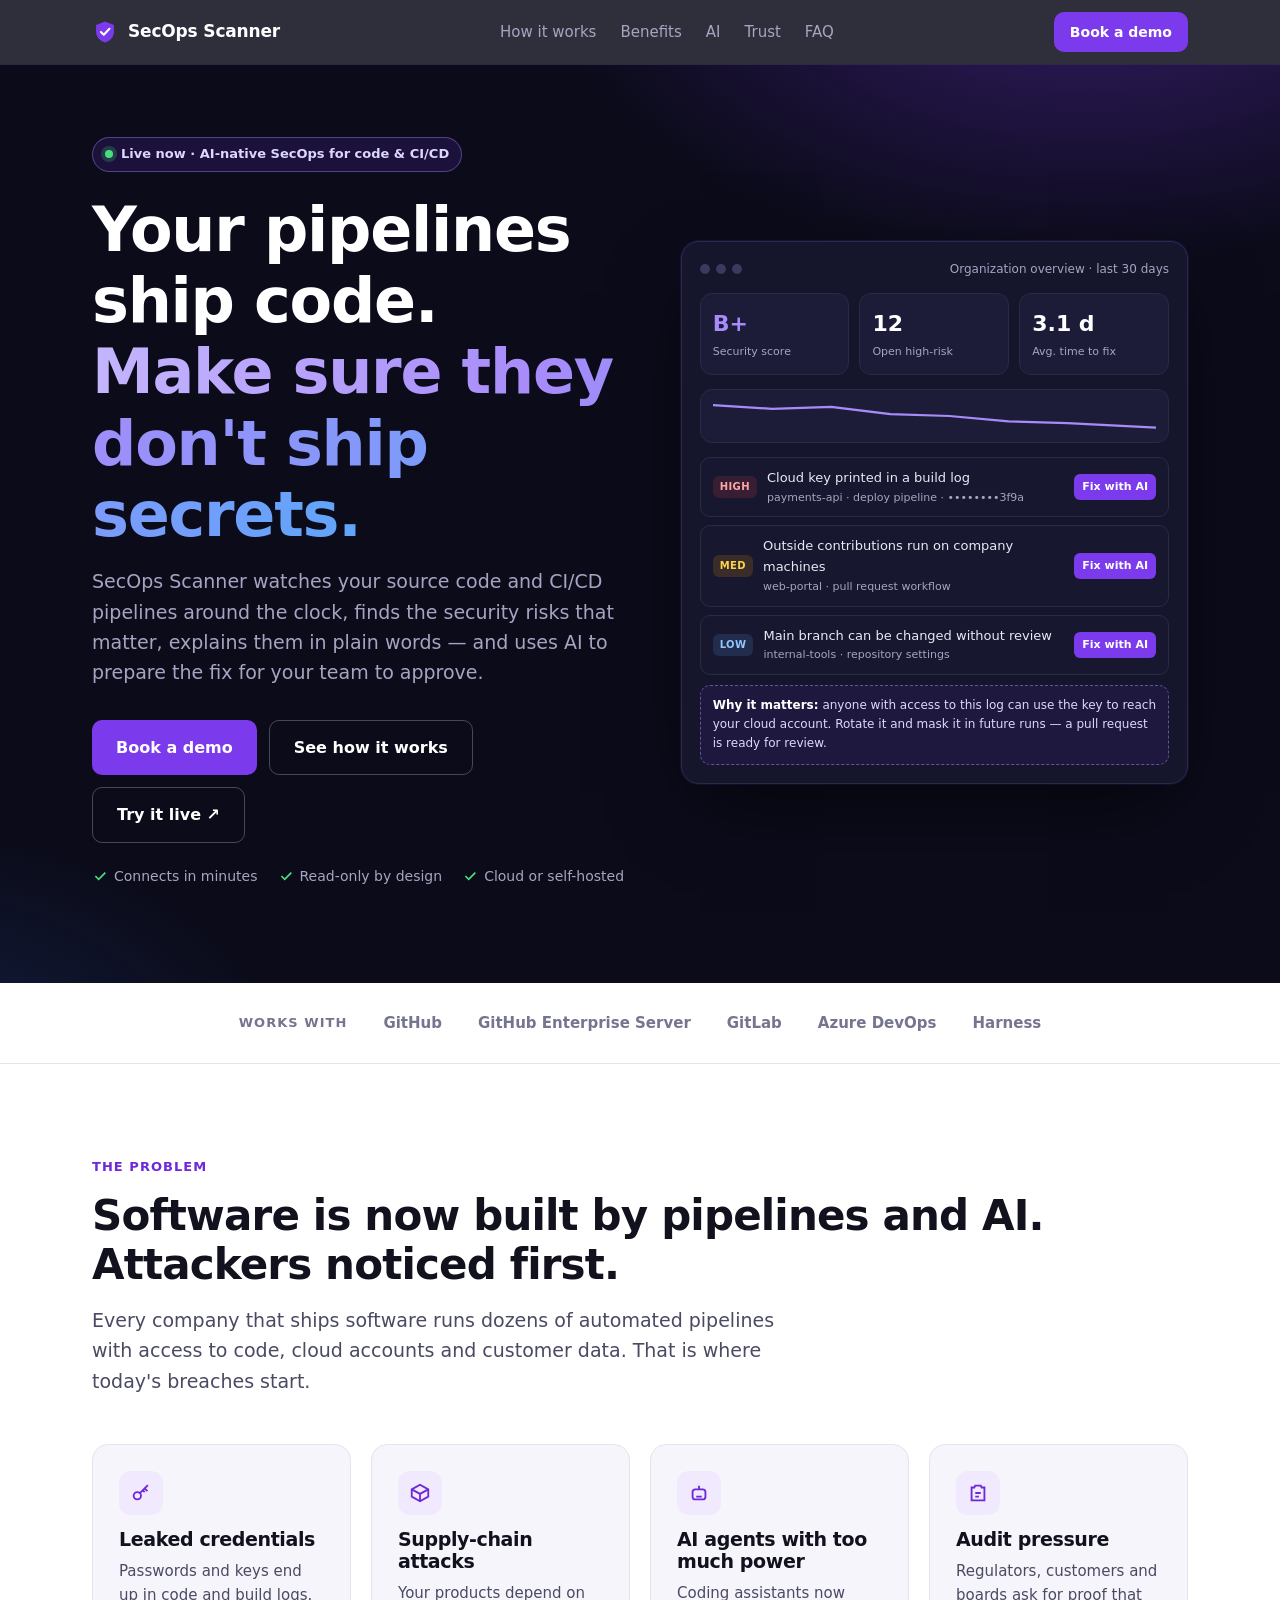
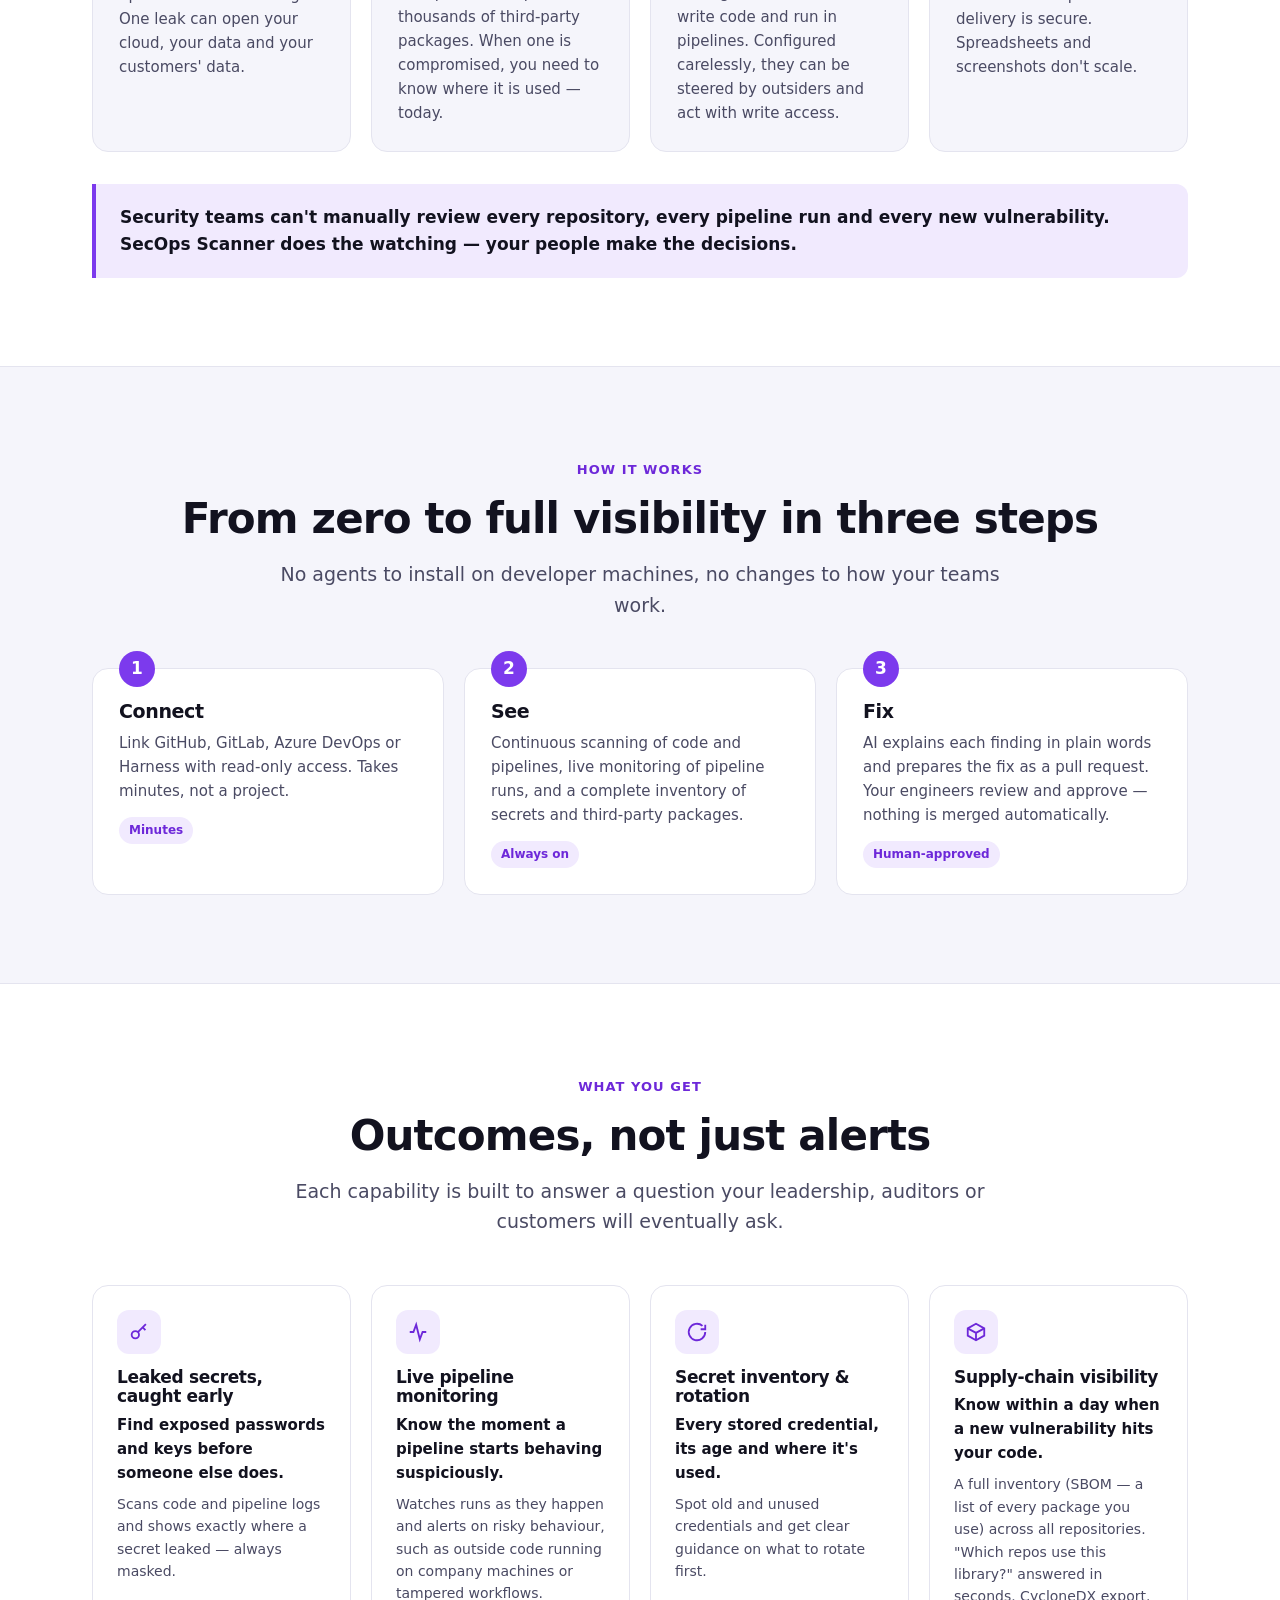
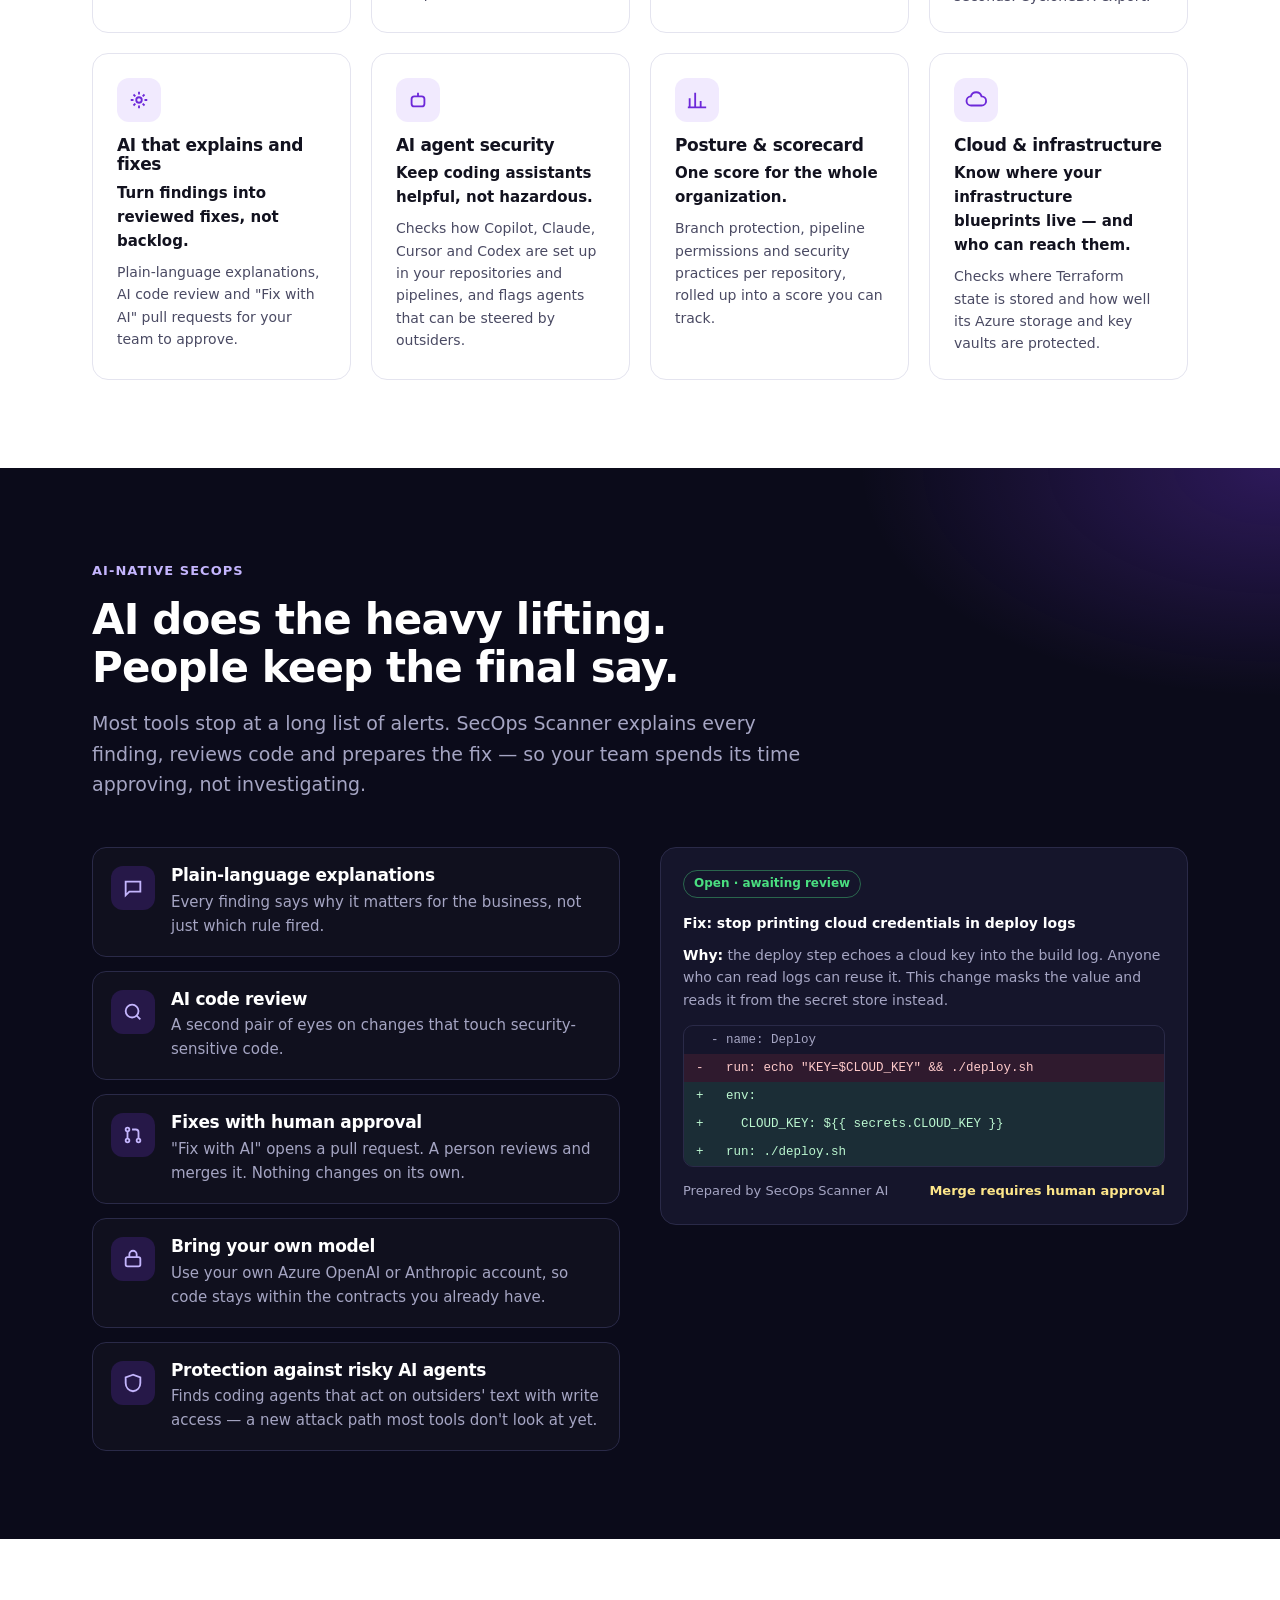
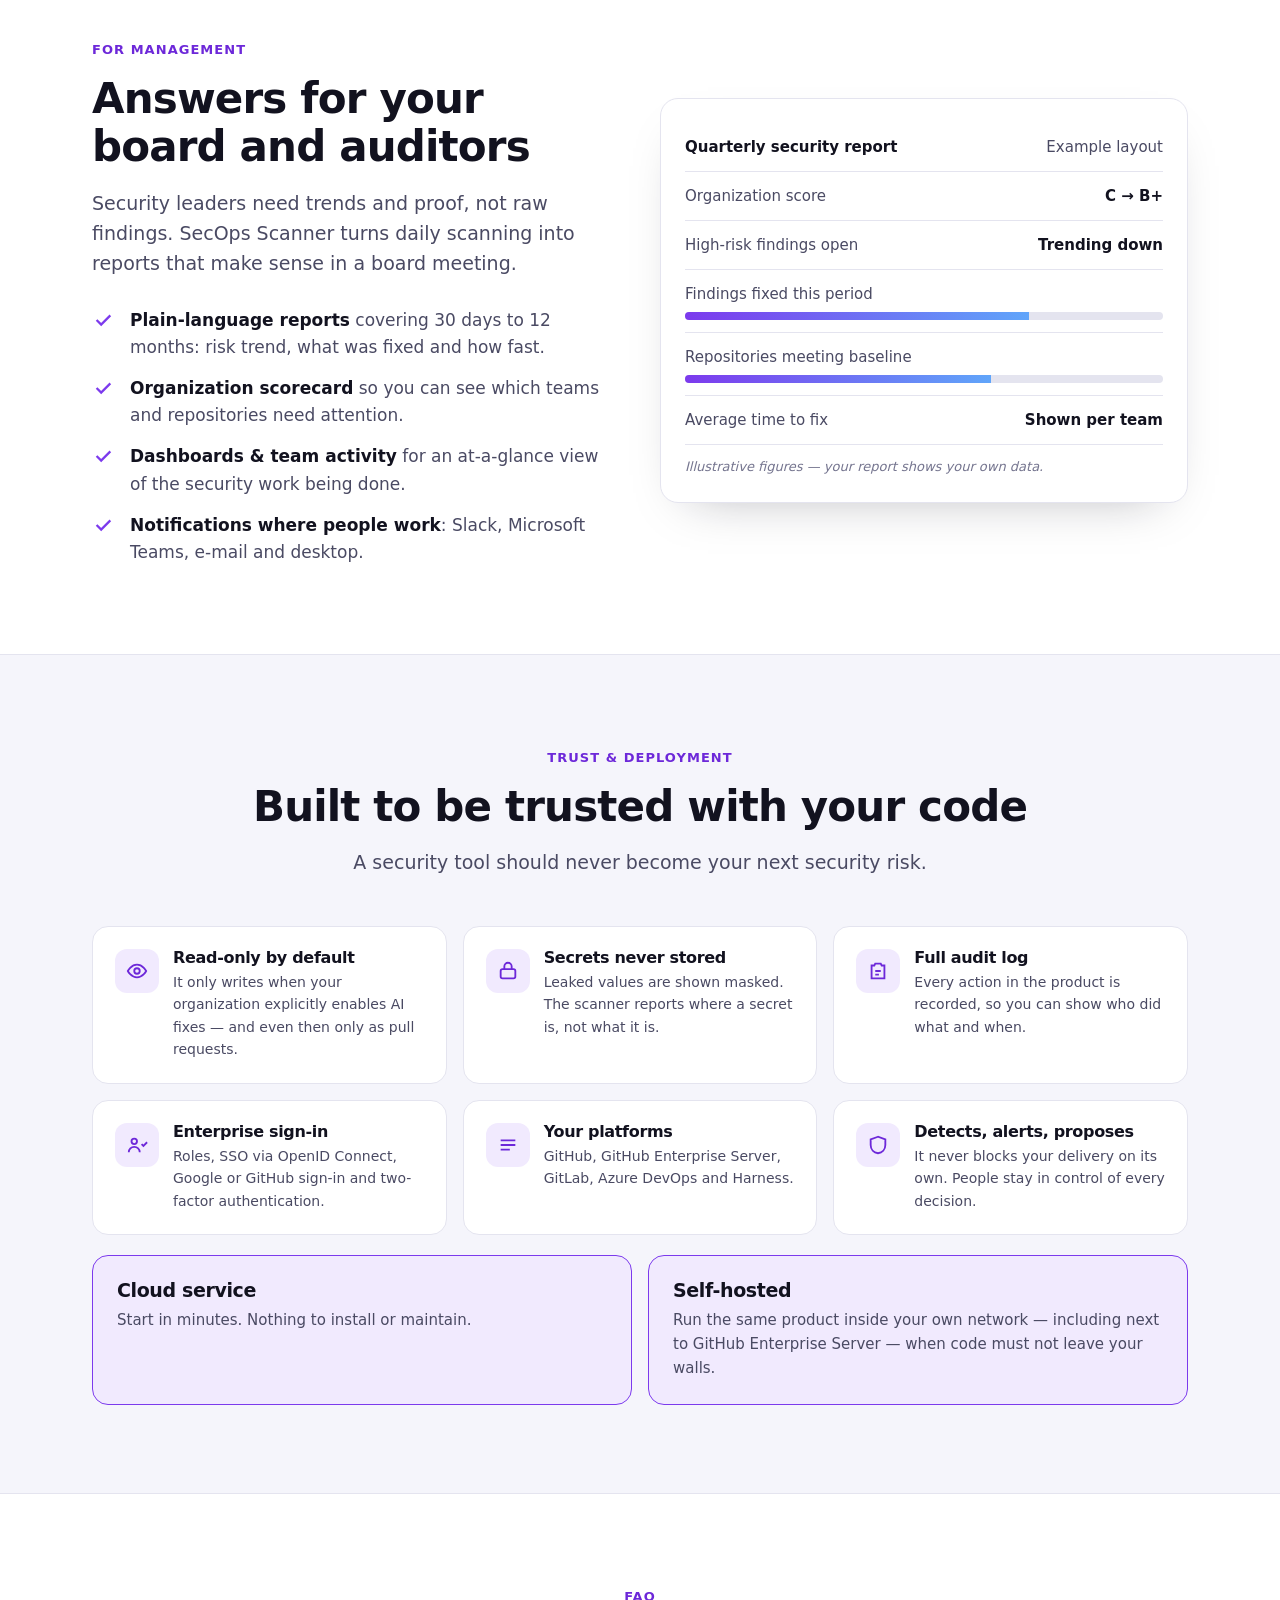
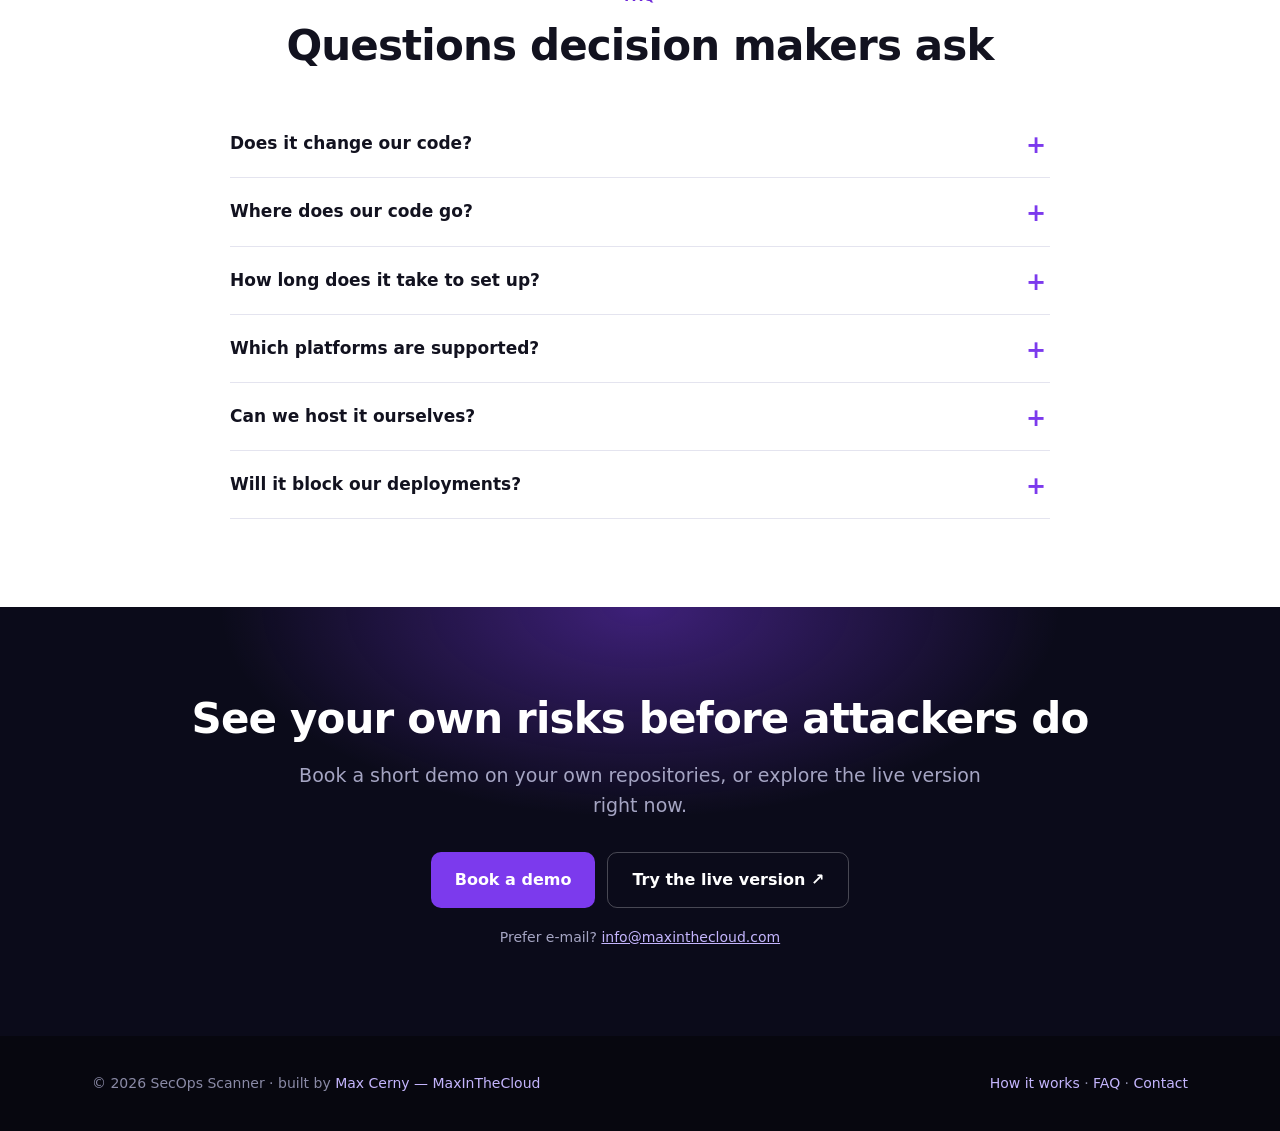
==== static/secops/index.html @ 9b7c446f "feat: refocus portfolio on AI and DevSecOps with 2026 CV and SecOps Scanner landing page Restructure" ====
<!doctype html>
<html lang="en">
<head>
    <meta charset="utf-8">
    <meta name="viewport" content="width=device-width, initial-scale=1">
    <title>SecOps Scanner — See every risk in your code and CI/CD</title>
    <meta name="description" content="SecOps Scanner continuously checks your source code and CI/CD pipelines for security problems, watches pipelines as they run, and uses AI to explain and fix what it finds. GitHub, GitLab, Azure DevOps, Harness. Cloud or self-hosted.">
    <link rel="canonical" href="https://maxinthecloud.com/secops/">
    <link rel="icon" type="image/svg+xml" href="/favicon.svg">
    <meta property="og:type" content="website">
    <meta property="og:url" content="https://maxinthecloud.com/secops/">
    <meta property="og:title" content="SecOps Scanner — See every risk in your code and CI/CD. Fix it with AI.">
    <meta property="og:description" content="Leaked secrets, risky pipelines, supply-chain exposure and over-powered AI agents — found, explained and fixed through pull requests your team reviews.">
    <meta name="theme-color" content="#0b0b1a">
    <style>
        :root {
            --bg: #ffffff;
            --bg-soft: #f5f5fb;
            --ink: #12121f;
            --ink-soft: #4a4a63;
            --ink-faint: #75758f;
            --line: #e4e4ef;
            --accent: #7c3aed;
            --accent-ink: #6d28d9;
            --accent-soft: #f1eafe;
            --dark: #0b0b1a;
            --dark-2: #15152b;
            --dark-line: #2a2a48;
            --dark-ink: #e9e9f5;
            --dark-ink-soft: #a5a5c3;
            --ok: #16a34a;
            --warn: #f59e0b;
            --high: #ef4444;
            --radius: 16px;
            --max: 1160px;
        }
        @media (prefers-color-scheme: dark) {
            :root:not([data-theme="light"]) {
                --bg: #0f0f1f;
                --bg-soft: #14142a;
                --ink: #ececf7;
                --ink-soft: #b4b4cc;
                --ink-faint: #8a8aa6;
                --line: #26264a;
                --accent: #a78bfa;
                --accent-ink: #c4b5fd;
                --accent-soft: #221a3d;
            }
        }
        :root[data-theme="dark"] {
            --bg: #0f0f1f;
            --bg-soft: #14142a;
            --ink: #ececf7;
            --ink-soft: #b4b4cc;
            --ink-faint: #8a8aa6;
            --line: #26264a;
            --accent: #a78bfa;
            --accent-ink: #c4b5fd;
            --accent-soft: #221a3d;
        }
        * { box-sizing: border-box; }
        html { scroll-behavior: smooth; }
        body {
            margin: 0;
            background: var(--bg);
            color: var(--ink);
            font: 17px/1.6 system-ui, -apple-system, "Segoe UI", Roboto, "Helvetica Neue", Arial, sans-serif;
            -webkit-font-smoothing: antialiased;
        }
        a { color: inherit; }
        img, svg { display: block; }
        .wrap { max-width: var(--max); margin: 0 auto; padding: 0 16px; }
        @media (min-width: 720px) { .wrap { padding: 0 32px; } }
        section { padding: 88px 0; }
        h1, h2, h3 { line-height: 1.15; letter-spacing: -0.02em; margin: 0; }
        h2 { font-size: clamp(28px, 4vw, 42px); font-weight: 800; }
        h3 { font-size: 19px; font-weight: 700; }
        p { margin: 0; }
        .eyebrow {
            display: inline-block;
            font-size: 13px;
            font-weight: 700;
            letter-spacing: 0.08em;
            text-transform: uppercase;
            color: var(--accent-ink);
            margin-bottom: 14px;
        }
        .lead { font-size: 19px; color: var(--ink-soft); max-width: 720px; margin-top: 16px; }
        .center { text-align: center; }
        .center .lead { margin-left: auto; margin-right: auto; }

        .btn {
            display: inline-flex;
            align-items: center;
            justify-content: center;
            gap: 8px;
            padding: 14px 24px;
            border-radius: 10px;
            font-weight: 700;
            font-size: 16px;
            text-decoration: none;
            transition: transform .15s ease, background .15s ease, border-color .15s ease;
        }
        .btn:hover { transform: translateY(-1px); }
        .btn-primary { background: #7c3aed; color: #fff; }
        .btn-primary:hover { background: #6d28d9; }
        .btn-ghost { border: 1px solid rgba(255,255,255,.25); color: #fff; }
        .btn-ghost:hover { border-color: rgba(255,255,255,.6); }
        :focus-visible { outline: 3px solid #a78bfa; outline-offset: 3px; }

        /* Top bar */
        .topbar {
            position: sticky; top: 0; z-index: 20;
            background: rgba(11,11,26,.85);
            backdrop-filter: blur(10px);
            border-bottom: 1px solid var(--dark-line);
        }
        .topbar .wrap { display: flex; align-items: center; justify-content: space-between; height: 64px; gap: 16px; }
        .brand { display: flex; align-items: center; gap: 10px; color: #fff; text-decoration: none; font-weight: 800; letter-spacing: -0.01em; }
        .brand svg { width: 26px; height: 26px; }
        .topnav { display: none; gap: 24px; font-size: 15px; }
        .topnav a { color: var(--dark-ink-soft); text-decoration: none; }
        .topnav a:hover { color: #fff; }
        @media (min-width: 900px) { .topnav { display: flex; } }
        .topbar .btn { padding: 9px 16px; font-size: 14px; }

        /* Hero */
        .hero {
            background:
                radial-gradient(900px 480px at 85% -10%, rgba(124,58,237,.35), transparent 60%),
                radial-gradient(700px 420px at -10% 110%, rgba(59,130,246,.18), transparent 60%),
                var(--dark);
            color: var(--dark-ink);
            padding: 72px 0 96px;
            overflow: hidden;
        }
        .hero-grid { display: grid; gap: 56px; align-items: center; }
        @media (min-width: 980px) { .hero-grid { grid-template-columns: 1.05fr 1fr; } }
        .pill {
            display: inline-flex; align-items: center; gap: 8px;
            font-size: 13px; font-weight: 600;
            color: #ddd6fe;
            border: 1px solid rgba(167,139,250,.4);
            background: rgba(124,58,237,.15);
            padding: 6px 12px; border-radius: 999px;
            margin-bottom: 22px;
        }
        .dot { width: 8px; height: 8px; border-radius: 50%; background: #4ade80; box-shadow: 0 0 0 4px rgba(74,222,128,.2); }
        .hero h1 { font-size: clamp(36px, 5.6vw, 62px); font-weight: 850; color: #fff; }
        .hero h1 em { font-style: normal; background: linear-gradient(90deg, #c4b5fd, #a78bfa 40%, #60a5fa); -webkit-background-clip: text; background-clip: text; color: transparent; }
        .hero .lead { color: var(--dark-ink-soft); }
        .hero-ctas { display: flex; flex-wrap: wrap; gap: 12px; margin-top: 32px; }
        .hero-note { margin-top: 22px; font-size: 14px; color: var(--dark-ink-soft); display: flex; flex-wrap: wrap; gap: 8px 20px; }
        .hero-note span { display: inline-flex; align-items: center; gap: 6px; }
        .hero-note svg { width: 16px; height: 16px; color: #4ade80; }

        /* Dashboard mockup */
        .mock {
            background: var(--dark-2);
            border: 1px solid var(--dark-line);
            border-radius: 18px;
            box-shadow: 0 30px 80px -20px rgba(0,0,0,.6), 0 0 0 1px rgba(124,58,237,.15);
            padding: 18px;
            font-size: 13px;
            color: var(--dark-ink);
        }
        .mock-head { display: flex; justify-content: space-between; align-items: center; margin-bottom: 14px; }
        .mock-dots { display: flex; gap: 6px; }
        .mock-dots i { width: 10px; height: 10px; border-radius: 50%; background: #3a3a5c; }
        .mock-title { color: var(--dark-ink-soft); font-size: 12px; }
        .kpis { display: grid; grid-template-columns: repeat(3, 1fr); gap: 10px; margin-bottom: 14px; }
        .kpi { background: #1c1c38; border: 1px solid var(--dark-line); border-radius: 12px; padding: 12px; }
        .kpi b { display: block; font-size: 22px; color: #fff; }
        .kpi small { color: var(--dark-ink-soft); font-size: 11px; }
        .kpi .grade { color: #a78bfa; }
        .trend { height: 54px; margin: 2px 0 14px; background: #1c1c38; border: 1px solid var(--dark-line); border-radius: 12px; padding: 8px 12px; }
        .trend svg { width: 100%; height: 100%; }
        .finding { display: grid; grid-template-columns: auto 1fr auto; gap: 10px; align-items: center; padding: 10px 12px; border: 1px solid var(--dark-line); border-radius: 10px; margin-bottom: 8px; background: #17172f; }
        .sev { font-size: 10px; font-weight: 800; padding: 3px 7px; border-radius: 6px; letter-spacing: .04em; }
        .sev.h { background: rgba(239,68,68,.15); color: #fca5a5; }
        .sev.m { background: rgba(245,158,11,.15); color: #fcd34d; }
        .sev.l { background: rgba(96,165,250,.15); color: #93c5fd; }
        .finding small { color: var(--dark-ink-soft); display: block; font-size: 11px; }
        .fix { font-size: 11px; font-weight: 700; color: #fff; background: #7c3aed; border-radius: 6px; padding: 4px 8px; white-space: nowrap; }
        .ai-box { margin-top: 10px; border: 1px dashed rgba(167,139,250,.5); background: rgba(124,58,237,.1); border-radius: 10px; padding: 10px 12px; color: #ddd6fe; font-size: 12px; }
        .ai-box b { color: #fff; }

        /* Platforms strip */
        .platforms { padding: 28px 0; border-bottom: 1px solid var(--line); background: var(--bg); }
        .platforms .wrap { display: flex; flex-wrap: wrap; justify-content: center; align-items: center; gap: 12px 36px; color: var(--ink-faint); font-weight: 700; font-size: 15px; }
        .platforms .label { font-weight: 600; font-size: 13px; text-transform: uppercase; letter-spacing: .08em; }

        /* Problem */
        .problems { display: grid; gap: 20px; margin-top: 48px; }
        @media (min-width: 720px) { .problems { grid-template-columns: repeat(2, 1fr); } }
        @media (min-width: 1040px) { .problems { grid-template-columns: repeat(4, 1fr); } }
        .problem { padding: 26px; border-radius: var(--radius); background: var(--bg-soft); border: 1px solid var(--line); }
        .problem h3 { margin: 14px 0 8px; }
        .problem p { color: var(--ink-soft); font-size: 15px; }
        .icon { width: 44px; height: 44px; border-radius: 12px; display: grid; place-items: center; background: var(--accent-soft); color: var(--accent-ink); }
        .icon svg { width: 22px; height: 22px; }
        .callout { margin-top: 32px; padding: 20px 24px; border-left: 4px solid var(--accent); background: var(--accent-soft); border-radius: 0 12px 12px 0; font-weight: 600; }

        /* Steps */
        .alt { background: var(--bg-soft); border-top: 1px solid var(--line); border-bottom: 1px solid var(--line); }
        .steps { display: grid; gap: 20px; margin-top: 48px; counter-reset: step; }
        @media (min-width: 860px) { .steps { grid-template-columns: repeat(3, 1fr); } }
        .step { position: relative; padding: 32px 26px 26px; background: var(--bg); border: 1px solid var(--line); border-radius: var(--radius); }
        .step::before {
            counter-increment: step; content: counter(step);
            position: absolute; top: -18px; left: 26px;
            width: 36px; height: 36px; border-radius: 50%;
            display: grid; place-items: center;
            background: #7c3aed; color: #fff; font-weight: 800;
        }
        .step h3 { margin-bottom: 8px; }
        .step p { color: var(--ink-soft); font-size: 15px; }
        .step .tag { display: inline-block; margin-top: 14px; font-size: 12px; font-weight: 700; color: var(--accent-ink); background: var(--accent-soft); padding: 4px 10px; border-radius: 999px; }

        /* Benefits */
        .benefits { display: grid; gap: 20px; margin-top: 48px; }
        @media (min-width: 640px) { .benefits { grid-template-columns: repeat(2, 1fr); } }
        @media (min-width: 1040px) { .benefits { grid-template-columns: repeat(4, 1fr); } }
        .benefit { padding: 24px; border: 1px solid var(--line); border-radius: var(--radius); background: var(--bg); transition: border-color .15s ease, transform .15s ease; }
        .benefit:hover { border-color: var(--accent); transform: translateY(-2px); }
        .benefit h3 { margin: 14px 0 6px; font-size: 17px; }
        .benefit .outcome { font-weight: 600; color: var(--ink); font-size: 15px; margin-bottom: 8px; }
        .benefit p { color: var(--ink-soft); font-size: 14px; }

        /* AI section */
        .ai {
            background:
                radial-gradient(700px 380px at 100% 0%, rgba(124,58,237,.3), transparent 60%),
                var(--dark);
            color: var(--dark-ink);
        }
        .ai .eyebrow { color: #c4b5fd; }
        .ai h2 { color: #fff; }
        .ai .lead { color: var(--dark-ink-soft); }
        .ai-grid { display: grid; gap: 40px; margin-top: 48px; align-items: start; }
        @media (min-width: 960px) { .ai-grid { grid-template-columns: 1fr 1fr; } }
        .ai-list { display: grid; gap: 14px; }
        .ai-item { display: grid; grid-template-columns: 44px 1fr; gap: 16px; padding: 18px; border: 1px solid var(--dark-line); border-radius: 14px; background: rgba(255,255,255,.02); }
        .ai-item .icon { background: rgba(124,58,237,.2); color: #c4b5fd; }
        .ai-item h3 { color: #fff; font-size: 17px; margin-bottom: 4px; }
        .ai-item p { color: var(--dark-ink-soft); font-size: 15px; }
        .pr {
            background: var(--dark-2); border: 1px solid var(--dark-line); border-radius: 16px; padding: 22px; font-size: 14px;
        }
        .pr-head { display: flex; align-items: center; gap: 10px; margin-bottom: 14px; }
        .pr-badge { font-size: 12px; font-weight: 700; color: #4ade80; border: 1px solid rgba(74,222,128,.4); border-radius: 999px; padding: 3px 10px; }
        .pr-title { color: #fff; font-weight: 700; }
        .pr-why { color: var(--dark-ink-soft); margin: 10px 0 14px; }
        .diff { font-family: ui-monospace, SFMono-Regular, Menlo, Consolas, monospace; font-size: 12.5px; border-radius: 10px; overflow: hidden; border: 1px solid var(--dark-line); }
        .diff div { padding: 4px 12px; white-space: pre-wrap; word-break: break-word; }
        .diff .del { background: rgba(239,68,68,.12); color: #fecaca; }
        .diff .add { background: rgba(74,222,128,.12); color: #bbf7d0; }
        .diff .ctx { color: var(--dark-ink-soft); }
        .pr-foot { display: flex; flex-wrap: wrap; justify-content: space-between; gap: 10px; margin-top: 14px; color: var(--dark-ink-soft); font-size: 13px; }
        .pr-foot b { color: #fde68a; }

        /* Management */
        .mgmt { display: grid; gap: 40px; align-items: center; margin-top: 8px; }
        @media (min-width: 960px) { .mgmt { grid-template-columns: 1fr 1fr; } }
        .checks { list-style: none; padding: 0; margin: 28px 0 0; display: grid; gap: 14px; }
        .checks li { display: grid; grid-template-columns: 26px 1fr; gap: 12px; color: var(--ink-soft); }
        .checks li b { color: var(--ink); }
        .checks svg { width: 22px; height: 22px; color: var(--accent); margin-top: 2px; }
        .report { border: 1px solid var(--line); border-radius: 18px; background: var(--bg); padding: 24px; box-shadow: 0 20px 50px -30px rgba(18,18,31,.35); }
        .report-row { display: flex; justify-content: space-between; align-items: baseline; gap: 12px; padding: 12px 0; border-bottom: 1px solid var(--line); font-size: 15px; }
        .report-row:last-child { border-bottom: 0; }
        .report-row span { color: var(--ink-soft); }
        .bar { height: 8px; border-radius: 999px; background: var(--line); overflow: hidden; margin-top: 6px; }
        .bar i { display: block; height: 100%; background: linear-gradient(90deg, #7c3aed, #60a5fa); }
        .placeholder { color: var(--ink-faint); font-style: italic; font-size: 13px; margin-top: 12px; }

        /* Trust */
        .trust { display: grid; gap: 16px; margin-top: 48px; }
        @media (min-width: 640px) { .trust { grid-template-columns: repeat(2, 1fr); } }
        @media (min-width: 1040px) { .trust { grid-template-columns: repeat(3, 1fr); } }
        .trust-item { display: grid; grid-template-columns: 44px 1fr; gap: 14px; padding: 22px; border: 1px solid var(--line); border-radius: var(--radius); background: var(--bg); }
        .trust-item h3 { font-size: 16px; margin-bottom: 4px; }
        .trust-item p { color: var(--ink-soft); font-size: 14px; }
        .deploy { display: grid; gap: 16px; margin-top: 20px; }
        @media (min-width: 760px) { .deploy { grid-template-columns: 1fr 1fr; } }
        .deploy div { padding: 24px; border-radius: var(--radius); border: 1px solid var(--accent); background: var(--accent-soft); }
        .deploy h3 { margin-bottom: 6px; }
        .deploy p { color: var(--ink-soft); font-size: 15px; }

        /* FAQ */
        .faq { max-width: 820px; margin: 40px auto 0; }
        .faq details { border-bottom: 1px solid var(--line); }
        .faq summary { cursor: pointer; list-style: none; padding: 20px 40px 20px 0; position: relative; font-weight: 700; font-size: 17px; }
        .faq summary::-webkit-details-marker { display: none; }
        .faq summary::after { content: "+"; position: absolute; right: 4px; top: 16px; font-size: 24px; color: var(--accent); transition: transform .2s ease; }
        .faq details[open] summary::after { transform: rotate(45deg); }
        .faq details p { padding: 0 0 20px; color: var(--ink-soft); }

        /* CTA band */
        .cta {
            background:
                radial-gradient(600px 300px at 50% 0%, rgba(124,58,237,.45), transparent 70%),
                var(--dark);
            color: #fff;
            text-align: center;
        }
        .cta h2 { color: #fff; }
        .cta .lead { color: var(--dark-ink-soft); }
        .cta .hero-ctas { justify-content: center; }
        .cta small { display: block; margin-top: 18px; color: var(--dark-ink-soft); font-size: 14px; }

        footer { background: #07070f; color: #8a8aa6; font-size: 14px; padding: 36px 0; }
        footer .wrap { display: flex; flex-wrap: wrap; justify-content: space-between; gap: 16px; }
        footer a { color: #c4b5fd; text-decoration: none; }
        footer a:hover { text-decoration: underline; }

        .reveal { opacity: 0; transform: translateY(16px); transition: opacity .6s ease, transform .6s ease; }
        .reveal.in { opacity: 1; transform: none; }
        @media (prefers-reduced-motion: reduce) {
            html { scroll-behavior: auto; }
            .reveal { opacity: 1; transform: none; transition: none; }
            .btn, .benefit { transition: none; }
        }
    </style>
</head>
<body>

<header class="topbar">
    <div class="wrap">
        <a class="brand" href="#top" aria-label="SecOps Scanner home">
            <svg viewBox="0 0 32 32" fill="none" aria-hidden="true"><path d="M16 3 5 7.5v8c0 6.8 4.6 11.6 11 13.5 6.4-1.9 11-6.7 11-13.5v-8L16 3Z" fill="#7c3aed"/><path d="m11 16 3.5 3.5L21.5 12" stroke="#fff" stroke-width="2.6" stroke-linecap="round" stroke-linejoin="round"/></svg>
            SecOps Scanner
        </a>
        <nav class="topnav" aria-label="Sections">
            <a href="#how-it-works">How it works</a>
            <a href="#benefits">Benefits</a>
            <a href="#ai">AI</a>
            <a href="#trust">Trust</a>
            <a href="#faq">FAQ</a>
        </nav>
        <a class="btn btn-primary" href="#demo">Book a demo</a>
    </div>
</header>

<main id="top">

    <!-- HERO -->
    <section class="hero">
        <div class="wrap hero-grid">
            <div>
                <span class="pill"><span class="dot"></span> Live now · AI-native SecOps for code &amp; CI/CD</span>
                <h1>Your pipelines ship code. <em>Make sure they don't ship secrets.</em></h1>
                <p class="lead">SecOps Scanner watches your source code and CI/CD pipelines around the clock, finds the security risks that matter, explains them in plain words — and uses AI to prepare the fix for your team to approve.</p>
                <div class="hero-ctas">
                    <a class="btn btn-primary" href="#demo">Book a demo</a>
                    <a class="btn btn-ghost" href="#how-it-works">See how it works</a>
                    <a class="btn btn-ghost" href="https://secops-7h6vno64fbq2s.westeurope.cloudapp.azure.com/" target="_blank" rel="noopener">Try it live ↗</a>
                </div>
                <div class="hero-note">
                    <span><svg viewBox="0 0 24 24" fill="none" stroke="currentColor" stroke-width="2.5" aria-hidden="true"><path d="m5 12 5 5L20 7"/></svg> Connects in minutes</span>
                    <span><svg viewBox="0 0 24 24" fill="none" stroke="currentColor" stroke-width="2.5" aria-hidden="true"><path d="m5 12 5 5L20 7"/></svg> Read-only by design</span>
                    <span><svg viewBox="0 0 24 24" fill="none" stroke="currentColor" stroke-width="2.5" aria-hidden="true"><path d="m5 12 5 5L20 7"/></svg> Cloud or self-hosted</span>
                </div>
            </div>

            <div class="mock" role="img" aria-label="Illustration of the SecOps Scanner dashboard showing an organization score, open findings and an AI-proposed fix">
                <div class="mock-head">
                    <div class="mock-dots"><i></i><i></i><i></i></div>
                    <span class="mock-title">Organization overview · last 30 days</span>
                </div>
                <div class="kpis">
                    <div class="kpi"><b class="grade">B+</b><small>Security score</small></div>
                    <div class="kpi"><b>12</b><small>Open high-risk</small></div>
                    <div class="kpi"><b>3.1 d</b><small>Avg. time to fix</small></div>
                </div>
                <div class="trend" aria-hidden="true">
                    <svg viewBox="0 0 300 40" preserveAspectRatio="none"><polyline points="0,8 40,12 80,10 120,18 160,20 200,26 240,28 300,33" fill="none" stroke="#a78bfa" stroke-width="2.5" stroke-linecap="round"/></svg>
                </div>
                <div class="finding">
                    <span class="sev h">HIGH</span>
                    <div>Cloud key printed in a build log<small>payments-api · deploy pipeline · ••••••••3f9a</small></div>
                    <span class="fix">Fix with AI</span>
                </div>
                <div class="finding">
                    <span class="sev m">MED</span>
                    <div>Outside contributions run on company machines<small>web-portal · pull request workflow</small></div>
                    <span class="fix">Fix with AI</span>
                </div>
                <div class="finding">
                    <span class="sev l">LOW</span>
                    <div>Main branch can be changed without review<small>internal-tools · repository settings</small></div>
                    <span class="fix">Fix with AI</span>
                </div>
                <div class="ai-box"><b>Why it matters:</b> anyone with access to this log can use the key to reach your cloud account. Rotate it and mask it in future runs — a pull request is ready for review.</div>
            </div>
        </div>
    </section>

    <!-- PLATFORMS -->
    <div class="platforms">
        <div class="wrap">
            <span class="label">Works with</span>
            <span>GitHub</span><span>GitHub Enterprise Server</span><span>GitLab</span><span>Azure DevOps</span><span>Harness</span>
        </div>
    </div>

    <!-- PROBLEM -->
    <section id="problem">
        <div class="wrap">
            <span class="eyebrow">The problem</span>
            <h2>Software is now built by pipelines and AI.<br>Attackers noticed first.</h2>
            <p class="lead">Every company that ships software runs dozens of automated pipelines with access to code, cloud accounts and customer data. That is where today's breaches start.</p>
            <div class="problems">
                <div class="problem reveal">
                    <div class="icon"><svg viewBox="0 0 24 24" fill="none" stroke="currentColor" stroke-width="2" aria-hidden="true"><circle cx="8" cy="15" r="4"/><path d="m10.8 12.2 8.7-8.7M16 7l3 3M14 9l2 2"/></svg></div>
                    <h3>Leaked credentials</h3>
                    <p>Passwords and keys end up in code and build logs. One leak can open your cloud, your data and your customers' data.</p>
                </div>
                <div class="problem reveal">
                    <div class="icon"><svg viewBox="0 0 24 24" fill="none" stroke="currentColor" stroke-width="2" aria-hidden="true"><path d="M21 8 12 3 3 8v8l9 5 9-5V8Z"/><path d="m3 8 9 5 9-5M12 13v8"/></svg></div>
                    <h3>Supply-chain attacks</h3>
                    <p>Your products depend on thousands of third-party packages. When one is compromised, you need to know where it is used — today.</p>
                </div>
                <div class="problem reveal">
                    <div class="icon"><svg viewBox="0 0 24 24" fill="none" stroke="currentColor" stroke-width="2" aria-hidden="true"><rect x="5" y="8" width="14" height="11" rx="3"/><path d="M12 4v4M9 13h.01M15 13h.01M9 16h6"/></svg></div>
                    <h3>AI agents with too much power</h3>
                    <p>Coding assistants now write code and run in pipelines. Configured carelessly, they can be steered by outsiders and act with write access.</p>
                </div>
                <div class="problem reveal">
                    <div class="icon"><svg viewBox="0 0 24 24" fill="none" stroke="currentColor" stroke-width="2" aria-hidden="true"><path d="M9 4h6l1 2h3v14H5V6h3l1-2Z"/><path d="M9 12h6M9 16h4"/></svg></div>
                    <h3>Audit pressure</h3>
                    <p>Regulators, customers and boards ask for proof that delivery is secure. Spreadsheets and screenshots don't scale.</p>
                </div>
            </div>
            <p class="callout">Security teams can't manually review every repository, every pipeline run and every new vulnerability. SecOps Scanner does the watching — your people make the decisions.</p>
        </div>
    </section>

    <!-- HOW IT WORKS -->
    <section id="how-it-works" class="alt">
        <div class="wrap center">
            <span class="eyebrow">How it works</span>
            <h2>From zero to full visibility in three steps</h2>
            <p class="lead">No agents to install on developer machines, no changes to how your teams work.</p>
        </div>
        <div class="wrap">
            <div class="steps">
                <div class="step reveal">
                    <h3>Connect</h3>
                    <p>Link GitHub, GitLab, Azure DevOps or Harness with read-only access. Takes minutes, not a project.</p>
                    <span class="tag">Minutes</span>
                </div>
                <div class="step reveal">
                    <h3>See</h3>
                    <p>Continuous scanning of code and pipelines, live monitoring of pipeline runs, and a complete inventory of secrets and third-party packages.</p>
                    <span class="tag">Always on</span>
                </div>
                <div class="step reveal">
                    <h3>Fix</h3>
                    <p>AI explains each finding in plain words and prepares the fix as a pull request. Your engineers review and approve — nothing is merged automatically.</p>
                    <span class="tag">Human-approved</span>
                </div>
            </div>
        </div>
    </section>

    <!-- BENEFITS -->
    <section id="benefits">
        <div class="wrap center">
            <span class="eyebrow">What you get</span>
            <h2>Outcomes, not just alerts</h2>
            <p class="lead">Each capability is built to answer a question your leadership, auditors or customers will eventually ask.</p>
        </div>
        <div class="wrap">
            <div class="benefits">
                <div class="benefit reveal">
                    <div class="icon"><svg viewBox="0 0 24 24" fill="none" stroke="currentColor" stroke-width="2" aria-hidden="true"><circle cx="8" cy="15" r="4"/><path d="m10.8 12.2 8.7-8.7M16 7l3 3"/></svg></div>
                    <h3>Leaked secrets, caught early</h3>
                    <p class="outcome">Find exposed passwords and keys before someone else does.</p>
                    <p>Scans code and pipeline logs and shows exactly where a secret leaked — always masked.</p>
                </div>
                <div class="benefit reveal">
                    <div class="icon"><svg viewBox="0 0 24 24" fill="none" stroke="currentColor" stroke-width="2" aria-hidden="true"><path d="M3 12h4l3-8 4 16 3-8h4"/></svg></div>
                    <h3>Live pipeline monitoring</h3>
                    <p class="outcome">Know the moment a pipeline starts behaving suspiciously.</p>
                    <p>Watches runs as they happen and alerts on risky behaviour, such as outside code running on company machines or tampered workflows.</p>
                </div>
                <div class="benefit reveal">
                    <div class="icon"><svg viewBox="0 0 24 24" fill="none" stroke="currentColor" stroke-width="2" aria-hidden="true"><path d="M21 12a9 9 0 1 1-3-6.7"/><path d="M21 4v5h-5"/></svg></div>
                    <h3>Secret inventory &amp; rotation</h3>
                    <p class="outcome">Every stored credential, its age and where it's used.</p>
                    <p>Spot old and unused credentials and get clear guidance on what to rotate first.</p>
                </div>
                <div class="benefit reveal">
                    <div class="icon"><svg viewBox="0 0 24 24" fill="none" stroke="currentColor" stroke-width="2" aria-hidden="true"><path d="M21 8 12 3 3 8v8l9 5 9-5V8Z"/><path d="m3 8 9 5 9-5M12 13v8"/></svg></div>
                    <h3>Supply-chain visibility</h3>
                    <p class="outcome">Know within a day when a new vulnerability hits your code.</p>
                    <p>A full inventory (SBOM — a list of every package you use) across all repositories. "Which repos use this library?" answered in seconds. CycloneDX export.</p>
                </div>
                <div class="benefit reveal">
                    <div class="icon"><svg viewBox="0 0 24 24" fill="none" stroke="currentColor" stroke-width="2" aria-hidden="true"><path d="M12 3v3M12 18v3M3 12h3M18 12h3M6 6l2 2M16 16l2 2M6 18l2-2M16 8l2-2"/><circle cx="12" cy="12" r="3"/></svg></div>
                    <h3>AI that explains and fixes</h3>
                    <p class="outcome">Turn findings into reviewed fixes, not backlog.</p>
                    <p>Plain-language explanations, AI code review and "Fix with AI" pull requests for your team to approve.</p>
                </div>
                <div class="benefit reveal">
                    <div class="icon"><svg viewBox="0 0 24 24" fill="none" stroke="currentColor" stroke-width="2" aria-hidden="true"><rect x="5" y="8" width="14" height="11" rx="3"/><path d="M12 4v4M9 13h.01M15 13h.01"/></svg></div>
                    <h3>AI agent security</h3>
                    <p class="outcome">Keep coding assistants helpful, not hazardous.</p>
                    <p>Checks how Copilot, Claude, Cursor and Codex are set up in your repositories and pipelines, and flags agents that can be steered by outsiders.</p>
                </div>
                <div class="benefit reveal">
                    <div class="icon"><svg viewBox="0 0 24 24" fill="none" stroke="currentColor" stroke-width="2" aria-hidden="true"><path d="M4 20V10M10 20V4M16 20v-7M22 20H2"/></svg></div>
                    <h3>Posture &amp; scorecard</h3>
                    <p class="outcome">One score for the whole organization.</p>
                    <p>Branch protection, pipeline permissions and security practices per repository, rolled up into a score you can track.</p>
                </div>
                <div class="benefit reveal">
                    <div class="icon"><svg viewBox="0 0 24 24" fill="none" stroke="currentColor" stroke-width="2" aria-hidden="true"><path d="M7 18a5 5 0 0 1-.6-10A6 6 0 0 1 18 8a4 4 0 0 1 0 10H7Z"/></svg></div>
                    <h3>Cloud &amp; infrastructure</h3>
                    <p class="outcome">Know where your infrastructure blueprints live — and who can reach them.</p>
                    <p>Checks where Terraform state is stored and how well its Azure storage and key vaults are protected.</p>
                </div>
            </div>
        </div>
    </section>

    <!-- AI-NATIVE -->
    <section id="ai" class="ai">
        <div class="wrap">
            <span class="eyebrow">AI-native SecOps</span>
            <h2>AI does the heavy lifting.<br>People keep the final say.</h2>
            <p class="lead">Most tools stop at a long list of alerts. SecOps Scanner explains every finding, reviews code and prepares the fix — so your team spends its time approving, not investigating.</p>
            <div class="ai-grid">
                <div class="ai-list">
                    <div class="ai-item reveal">
                        <div class="icon"><svg viewBox="0 0 24 24" fill="none" stroke="currentColor" stroke-width="2" aria-hidden="true"><path d="M4 5h16v11H8l-4 4V5Z"/></svg></div>
                        <div><h3>Plain-language explanations</h3><p>Every finding says why it matters for the business, not just which rule fired.</p></div>
                    </div>
                    <div class="ai-item reveal">
                        <div class="icon"><svg viewBox="0 0 24 24" fill="none" stroke="currentColor" stroke-width="2" aria-hidden="true"><circle cx="11" cy="11" r="7"/><path d="m20 20-4-4"/></svg></div>
                        <div><h3>AI code review</h3><p>A second pair of eyes on changes that touch security-sensitive code.</p></div>
                    </div>
                    <div class="ai-item reveal">
                        <div class="icon"><svg viewBox="0 0 24 24" fill="none" stroke="currentColor" stroke-width="2" aria-hidden="true"><circle cx="6" cy="6" r="2"/><circle cx="6" cy="18" r="2"/><circle cx="18" cy="18" r="2"/><path d="M6 8v8M18 16V9a3 3 0 0 0-3-3h-4"/></svg></div>
                        <div><h3>Fixes with human approval</h3><p>"Fix with AI" opens a pull request. A person reviews and merges it. Nothing changes on its own.</p></div>
                    </div>
                    <div class="ai-item reveal">
                        <div class="icon"><svg viewBox="0 0 24 24" fill="none" stroke="currentColor" stroke-width="2" aria-hidden="true"><rect x="4" y="10" width="16" height="10" rx="2"/><path d="M8 10V7a4 4 0 0 1 8 0v3"/></svg></div>
                        <div><h3>Bring your own model</h3><p>Use your own Azure OpenAI or Anthropic account, so code stays within the contracts you already have.</p></div>
                    </div>
                    <div class="ai-item reveal">
                        <div class="icon"><svg viewBox="0 0 24 24" fill="none" stroke="currentColor" stroke-width="2" aria-hidden="true"><path d="M12 3 4 6v6c0 5 3.4 8.4 8 9 4.6-.6 8-4 8-9V6l-8-3Z"/></svg></div>
                        <div><h3>Protection against risky AI agents</h3><p>Finds coding agents that act on outsiders' text with write access — a new attack path most tools don't look at yet.</p></div>
                    </div>
                </div>

                <div class="pr reveal" role="img" aria-label="Illustration of an AI-prepared pull request awaiting human review">
                    <div class="pr-head"><span class="pr-badge">Open · awaiting review</span></div>
                    <div class="pr-title">Fix: stop printing cloud credentials in deploy logs</div>
                    <p class="pr-why"><strong style="color:#fff">Why:</strong> the deploy step echoes a cloud key into the build log. Anyone who can read logs can reuse it. This change masks the value and reads it from the secret store instead.</p>
                    <div class="diff">
                        <div class="ctx">  - name: Deploy</div>
                        <div class="del">-   run: echo "KEY=$CLOUD_KEY" &amp;&amp; ./deploy.sh</div>
                        <div class="add">+   env:</div>
                        <div class="add">+     CLOUD_KEY: ${{ secrets.CLOUD_KEY }}</div>
                        <div class="add">+   run: ./deploy.sh</div>
                    </div>
                    <div class="pr-foot"><span>Prepared by SecOps Scanner AI</span><b>Merge requires human approval</b></div>
                </div>
            </div>
        </div>
    </section>

    <!-- MANAGEMENT -->
    <section id="management">
        <div class="wrap mgmt">
            <div>
                <span class="eyebrow">For management</span>
                <h2>Answers for your board and auditors</h2>
                <p class="lead">Security leaders need trends and proof, not raw findings. SecOps Scanner turns daily scanning into reports that make sense in a board meeting.</p>
                <ul class="checks">
                    <li><svg viewBox="0 0 24 24" fill="none" stroke="currentColor" stroke-width="2.5" aria-hidden="true"><path d="m5 12 5 5L20 7"/></svg><span><b>Plain-language reports</b> covering 30 days to 12 months: risk trend, what was fixed and how fast.</span></li>
                    <li><svg viewBox="0 0 24 24" fill="none" stroke="currentColor" stroke-width="2.5" aria-hidden="true"><path d="m5 12 5 5L20 7"/></svg><span><b>Organization scorecard</b> so you can see which teams and repositories need attention.</span></li>
                    <li><svg viewBox="0 0 24 24" fill="none" stroke="currentColor" stroke-width="2.5" aria-hidden="true"><path d="m5 12 5 5L20 7"/></svg><span><b>Dashboards &amp; team activity</b> for an at-a-glance view of the security work being done.</span></li>
                    <li><svg viewBox="0 0 24 24" fill="none" stroke="currentColor" stroke-width="2.5" aria-hidden="true"><path d="m5 12 5 5L20 7"/></svg><span><b>Notifications where people work</b>: Slack, Microsoft Teams, e-mail and desktop.</span></li>
                </ul>
            </div>
            <div class="report reveal" role="img" aria-label="Illustration of a quarterly security report">
                <div class="report-row"><strong>Quarterly security report</strong><span>Example layout</span></div>
                <div class="report-row"><span>Organization score</span><strong>C → B+</strong></div>
                <div class="report-row"><span>High-risk findings open</span><strong>Trending down</strong></div>
                <div class="report-row" style="display:block"><span>Findings fixed this period</span><div class="bar"><i style="width:72%"></i></div></div>
                <div class="report-row" style="display:block"><span>Repositories meeting baseline</span><div class="bar"><i style="width:64%"></i></div></div>
                <div class="report-row"><span>Average time to fix</span><strong>Shown per team</strong></div>
                <p class="placeholder">Illustrative figures — your report shows your own data.</p>
            </div>
        </div>
    </section>

    <!-- TRUST -->
    <section id="trust" class="alt">
        <div class="wrap center">
            <span class="eyebrow">Trust &amp; deployment</span>
            <h2>Built to be trusted with your code</h2>
            <p class="lead">A security tool should never become your next security risk.</p>
        </div>
        <div class="wrap">
            <div class="trust">
                <div class="trust-item"><div class="icon"><svg viewBox="0 0 24 24" fill="none" stroke="currentColor" stroke-width="2" aria-hidden="true"><path d="M2 12s3.5-7 10-7 10 7 10 7-3.5 7-10 7S2 12 2 12Z"/><circle cx="12" cy="12" r="3"/></svg></div><div><h3>Read-only by default</h3><p>It only writes when your organization explicitly enables AI fixes — and even then only as pull requests.</p></div></div>
                <div class="trust-item"><div class="icon"><svg viewBox="0 0 24 24" fill="none" stroke="currentColor" stroke-width="2" aria-hidden="true"><rect x="4" y="10" width="16" height="10" rx="2"/><path d="M8 10V7a4 4 0 0 1 8 0v3"/></svg></div><div><h3>Secrets never stored</h3><p>Leaked values are shown masked. The scanner reports where a secret is, not what it is.</p></div></div>
                <div class="trust-item"><div class="icon"><svg viewBox="0 0 24 24" fill="none" stroke="currentColor" stroke-width="2" aria-hidden="true"><path d="M9 4h6l1 2h3v14H5V6h3l1-2Z"/><path d="M9 12h6M9 16h4"/></svg></div><div><h3>Full audit log</h3><p>Every action in the product is recorded, so you can show who did what and when.</p></div></div>
                <div class="trust-item"><div class="icon"><svg viewBox="0 0 24 24" fill="none" stroke="currentColor" stroke-width="2" aria-hidden="true"><circle cx="9" cy="8" r="3"/><path d="M3 20a6 6 0 0 1 12 0M17 11l2 2 4-4"/></svg></div><div><h3>Enterprise sign-in</h3><p>Roles, SSO via OpenID Connect, Google or GitHub sign-in and two-factor authentication.</p></div></div>
                <div class="trust-item"><div class="icon"><svg viewBox="0 0 24 24" fill="none" stroke="currentColor" stroke-width="2" aria-hidden="true"><path d="M4 7h16M4 12h16M4 17h10"/></svg></div><div><h3>Your platforms</h3><p>GitHub, GitHub Enterprise Server, GitLab, Azure DevOps and Harness.</p></div></div>
                <div class="trust-item"><div class="icon"><svg viewBox="0 0 24 24" fill="none" stroke="currentColor" stroke-width="2" aria-hidden="true"><path d="M12 3 4 6v6c0 5 3.4 8.4 8 9 4.6-.6 8-4 8-9V6l-8-3Z"/></svg></div><div><h3>Detects, alerts, proposes</h3><p>It never blocks your delivery on its own. People stay in control of every decision.</p></div></div>
            </div>
            <div class="deploy">
                <div><h3>Cloud service</h3><p>Start in minutes. Nothing to install or maintain.</p></div>
                <div><h3>Self-hosted</h3><p>Run the same product inside your own network — including next to GitHub Enterprise Server — when code must not leave your walls.</p></div>
            </div>
        </div>
    </section>

    <!-- FAQ -->
    <section id="faq">
        <div class="wrap center">
            <span class="eyebrow">FAQ</span>
            <h2>Questions decision makers ask</h2>
        </div>
        <div class="wrap">
            <div class="faq">
                <details>
                    <summary>Does it change our code?</summary>
                    <p>No — access is read-only by default. If you enable AI fixes, the scanner can open pull requests. A person on your team reviews and merges each one; nothing is merged automatically.</p>
                </details>
                <details>
                    <summary>Where does our code go?</summary>
                    <p>With the self-hosted option it stays inside your network. For AI features you can bring your own model account (Azure OpenAI or Anthropic), so code is processed under contracts you already have. Detected secrets are always masked and never stored.</p>
                </details>
                <details>
                    <summary>How long does it take to set up?</summary>
                    <p>Connecting a platform takes minutes with read-only access. You see your first findings as soon as the initial scan finishes.</p>
                </details>
                <details>
                    <summary>Which platforms are supported?</summary>
                    <p>GitHub (including GitHub Enterprise Server), GitLab, Azure DevOps and Harness.</p>
                </details>
                <details>
                    <summary>Can we host it ourselves?</summary>
                    <p>Yes. The same product runs as a cloud service or self-hosted inside your own network.</p>
                </details>
                <details>
                    <summary>Will it block our deployments?</summary>
                    <p>No. SecOps Scanner detects, alerts and proposes fixes. It doesn't stop pipelines on its own — your teams decide what to act on and when.</p>
                </details>
            </div>
        </div>
    </section>

    <!-- CTA -->
    <section id="demo" class="cta">
        <div class="wrap">
            <h2>See your own risks before attackers do</h2>
            <p class="lead" style="margin-left:auto;margin-right:auto">Book a short demo on your own repositories, or explore the live version right now.</p>
            <div class="hero-ctas">
                <a class="btn btn-primary" href="https://calendly.com/maxinthecloud-info/15min" target="_blank" rel="noopener">Book a demo</a>
                <a class="btn btn-ghost" href="https://secops-7h6vno64fbq2s.westeurope.cloudapp.azure.com/" target="_blank" rel="noopener">Try the live version ↗</a>
            </div>
            <small>Prefer e-mail? <a href="mailto:info@maxinthecloud.com?subject=SecOps%20Scanner%20demo" style="color:#c4b5fd">info@maxinthecloud.com</a></small>
        </div>
    </section>
</main>

<footer>
    <div class="wrap">
        <span>© <span id="year">2026</span> SecOps Scanner · built by <a href="/">Max Cerny — MaxInTheCloud</a></span>
        <span><a href="#how-it-works">How it works</a> · <a href="#faq">FAQ</a> · <a href="mailto:info@maxinthecloud.com">Contact</a></span>
    </div>
</footer>

<script>
    document.getElementById('year').textContent = new Date().getFullYear();

    const revealItems = document.querySelectorAll('.reveal');
    if ('IntersectionObserver' in window) {
        const observer = new IntersectionObserver((entries) => {
            entries.forEach((entry) => {
                if (entry.isIntersecting) {
                    entry.target.classList.add('in');
                    observer.unobserve(entry.target);
                }
            });
        }, { threshold: 0.12 });
        revealItems.forEach((el) => observer.observe(el));
    } else {
        revealItems.forEach((el) => el.classList.add('in'));
    }
</script>
</body>
</html>
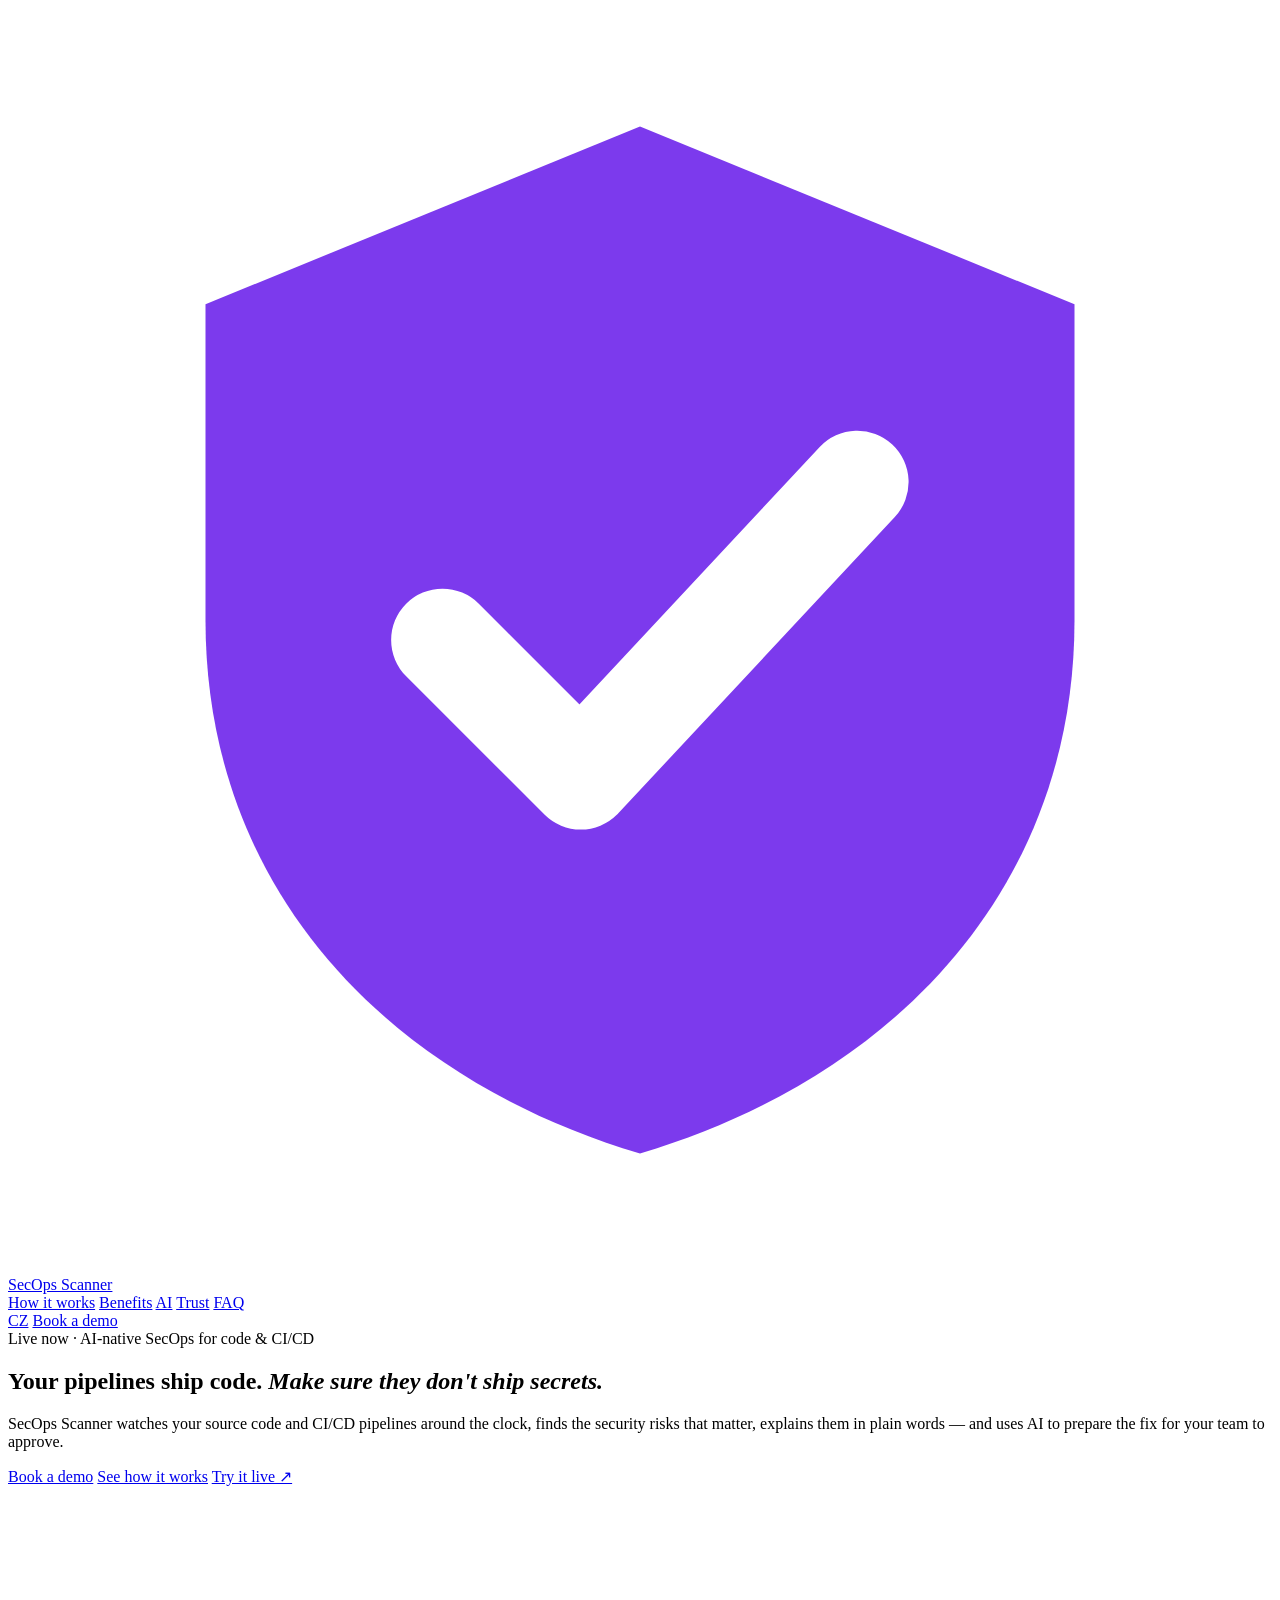
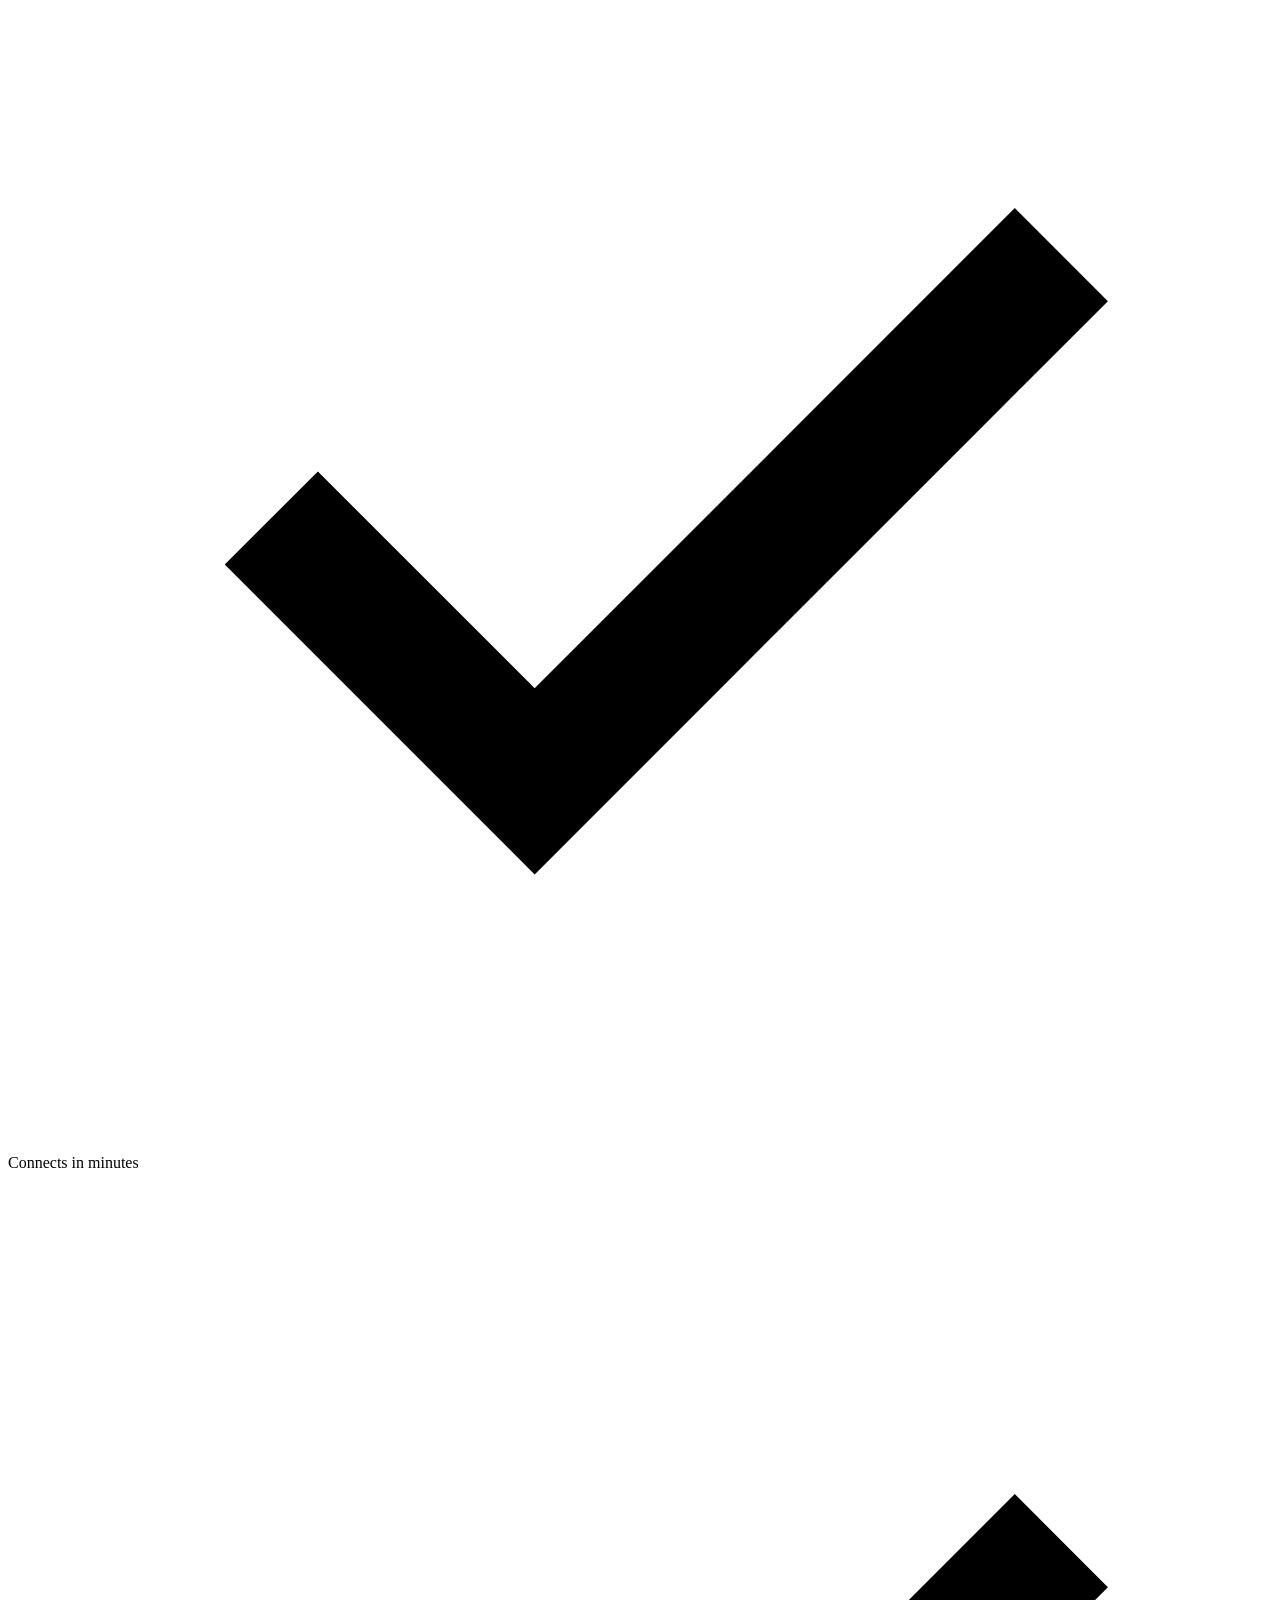
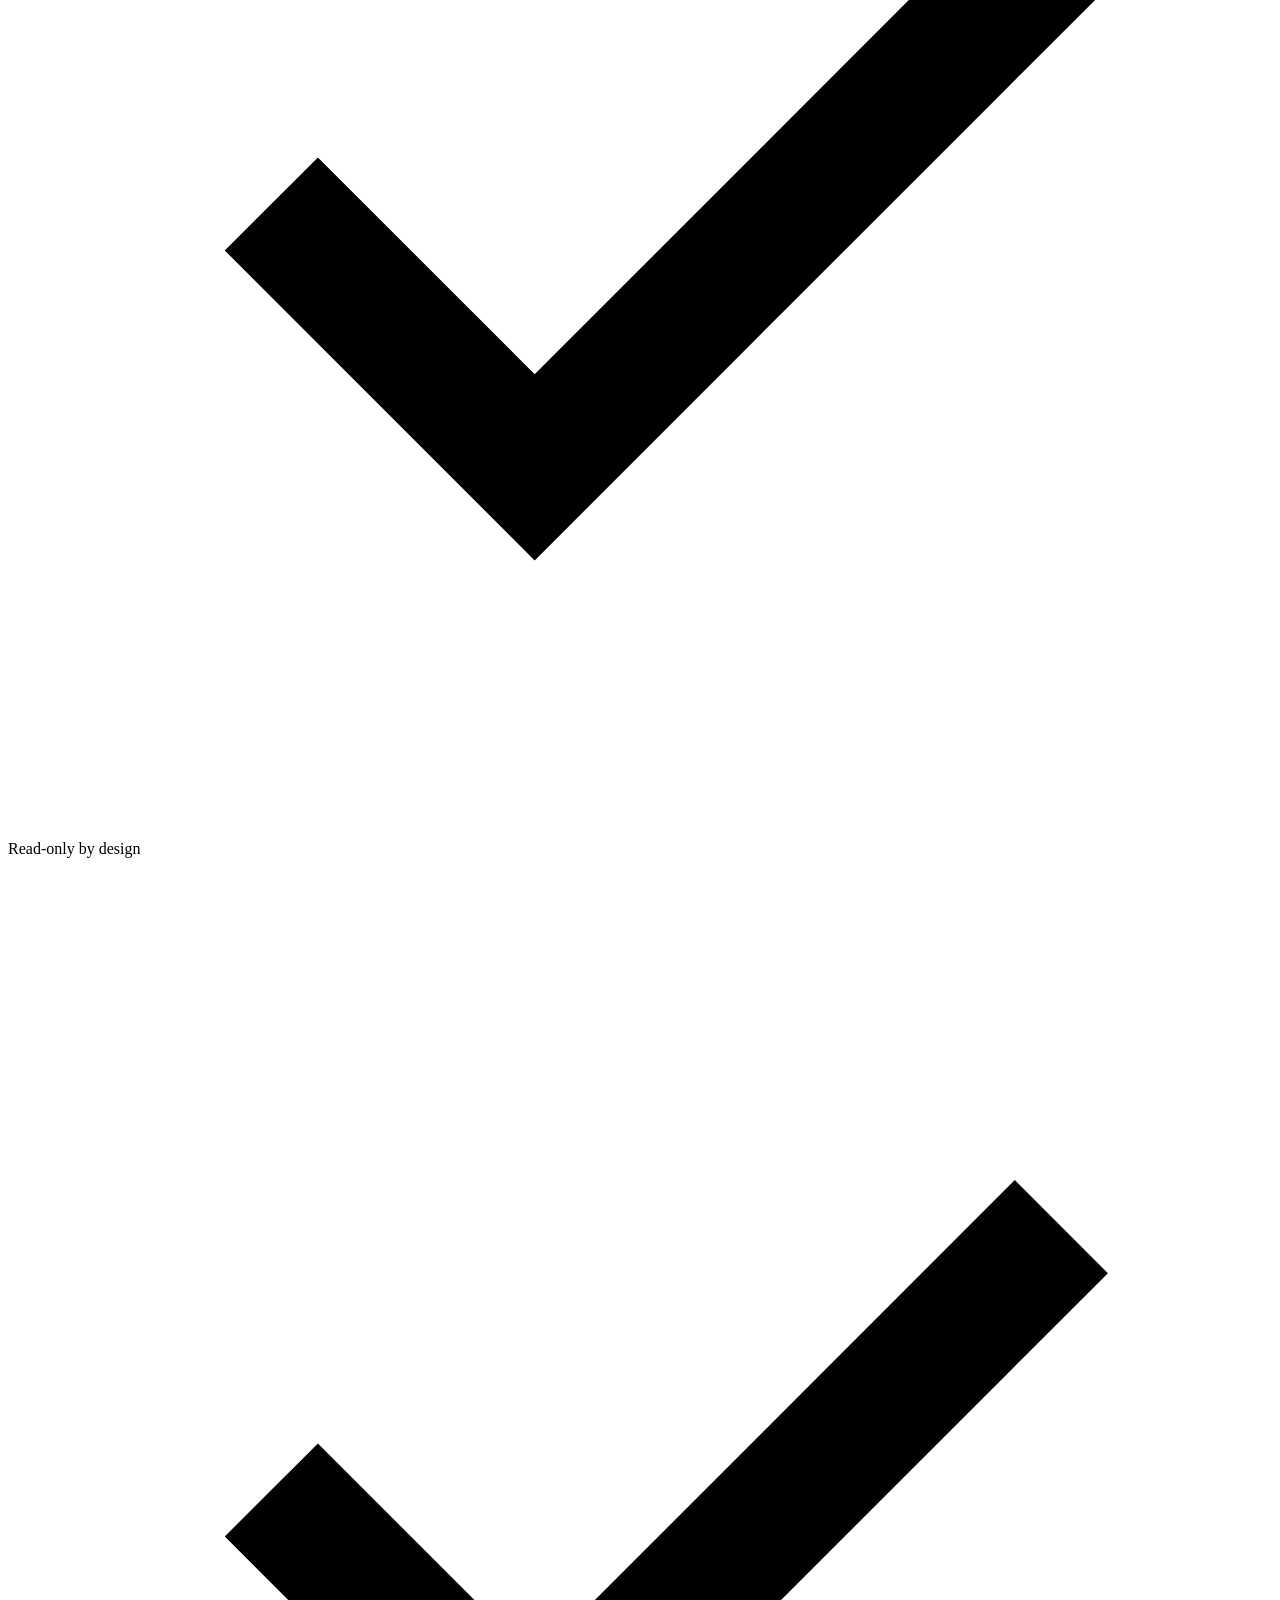
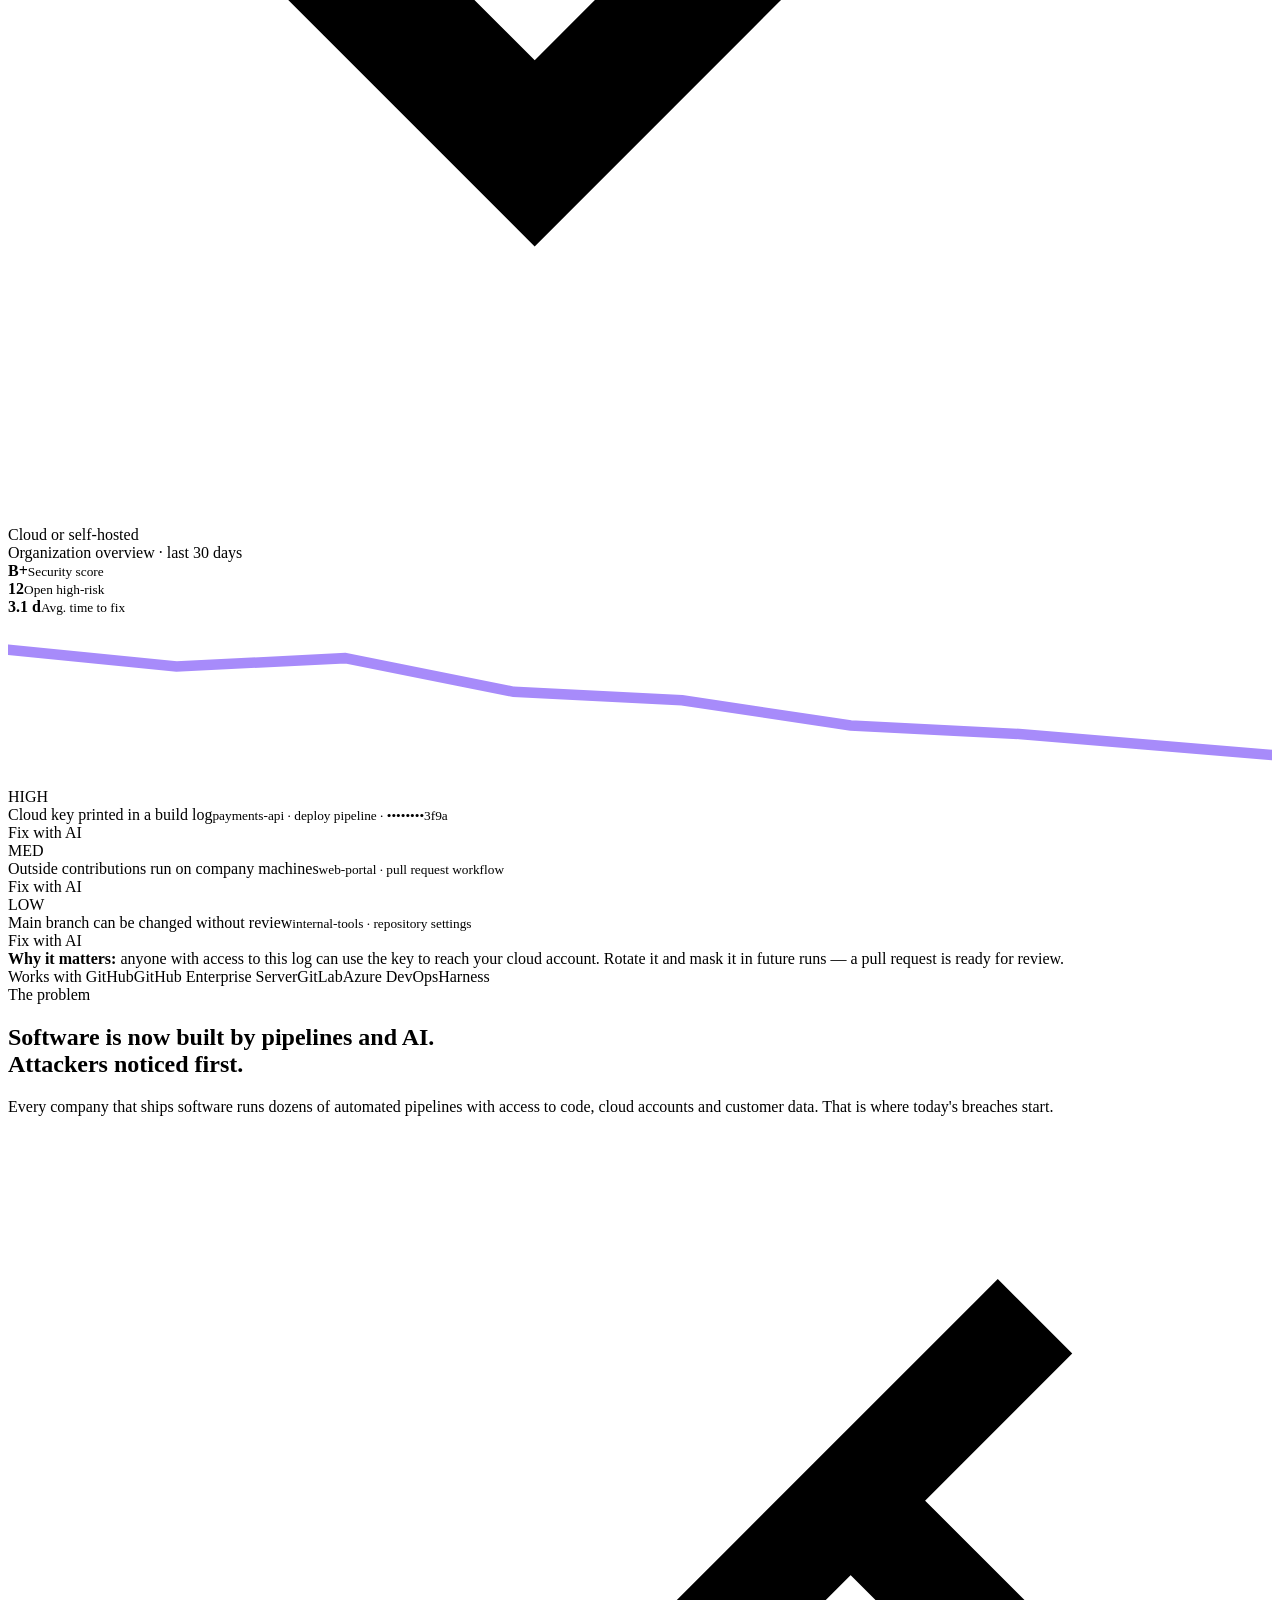
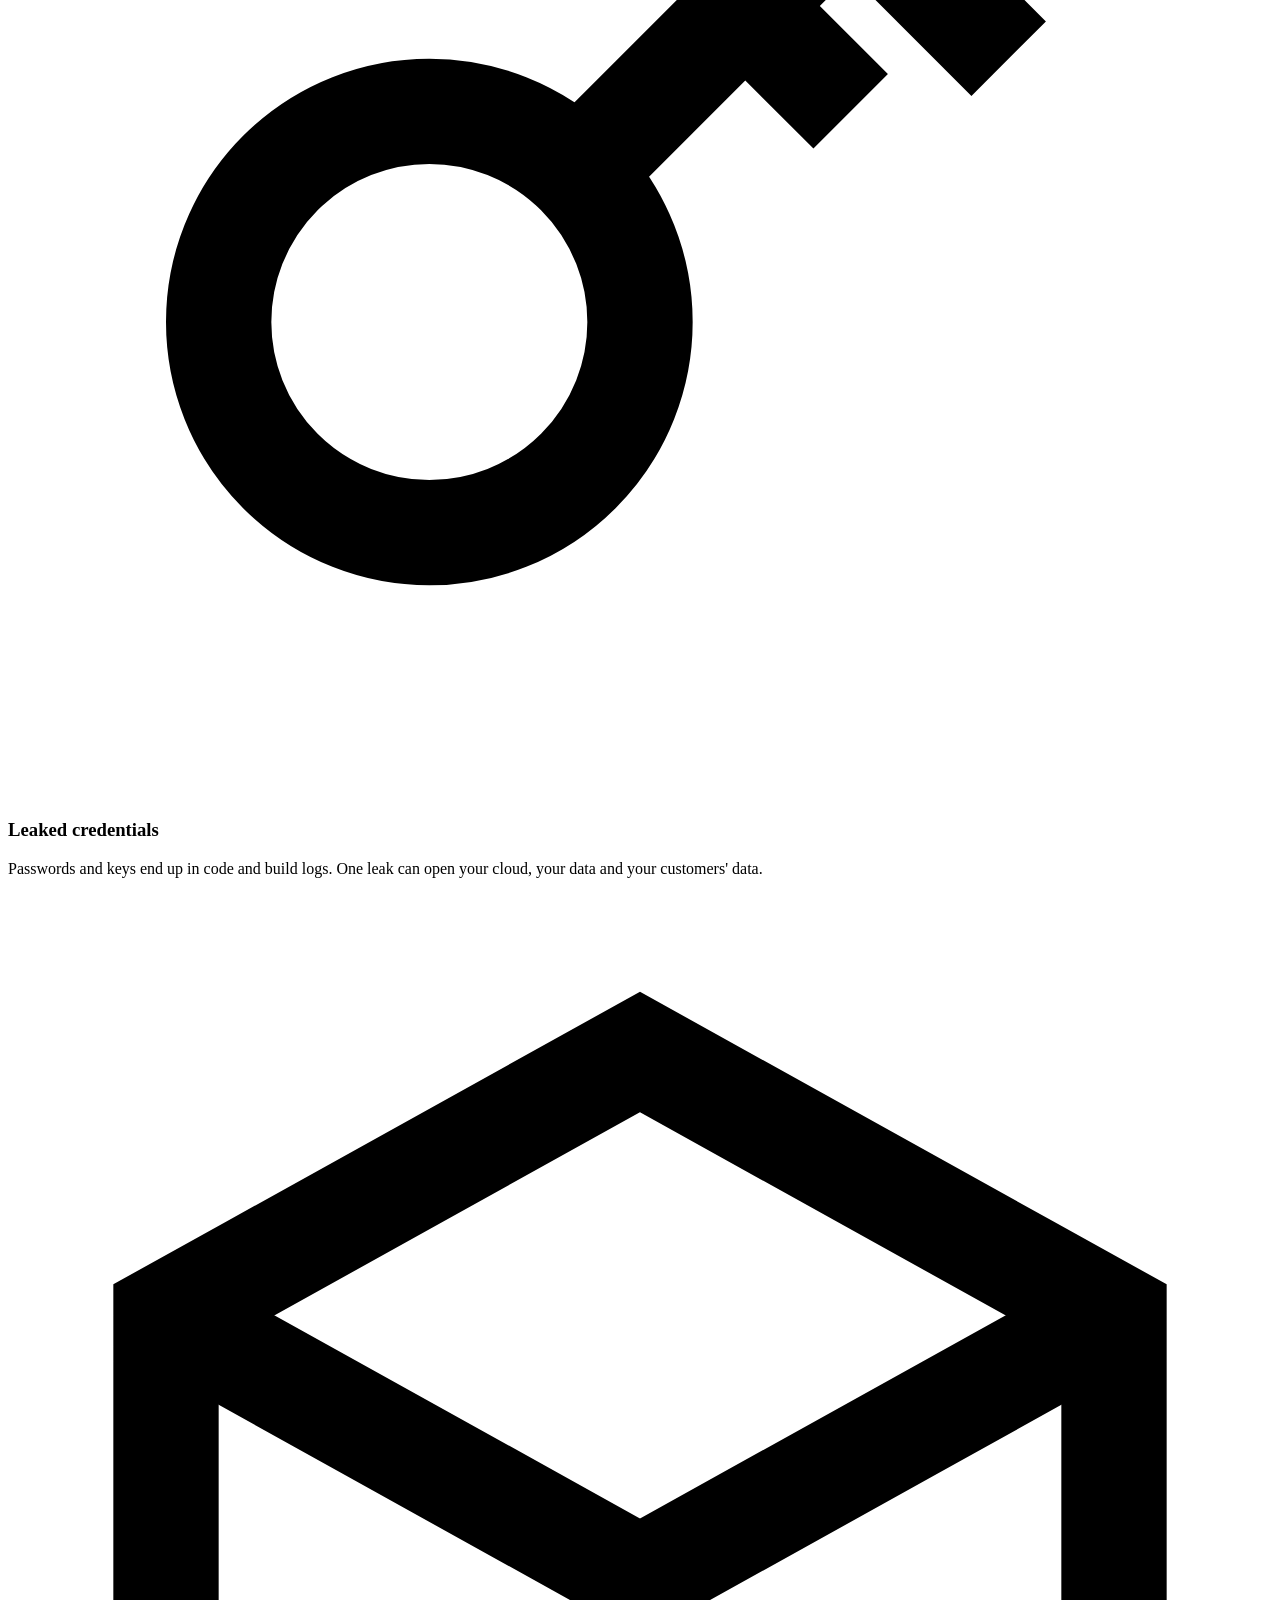
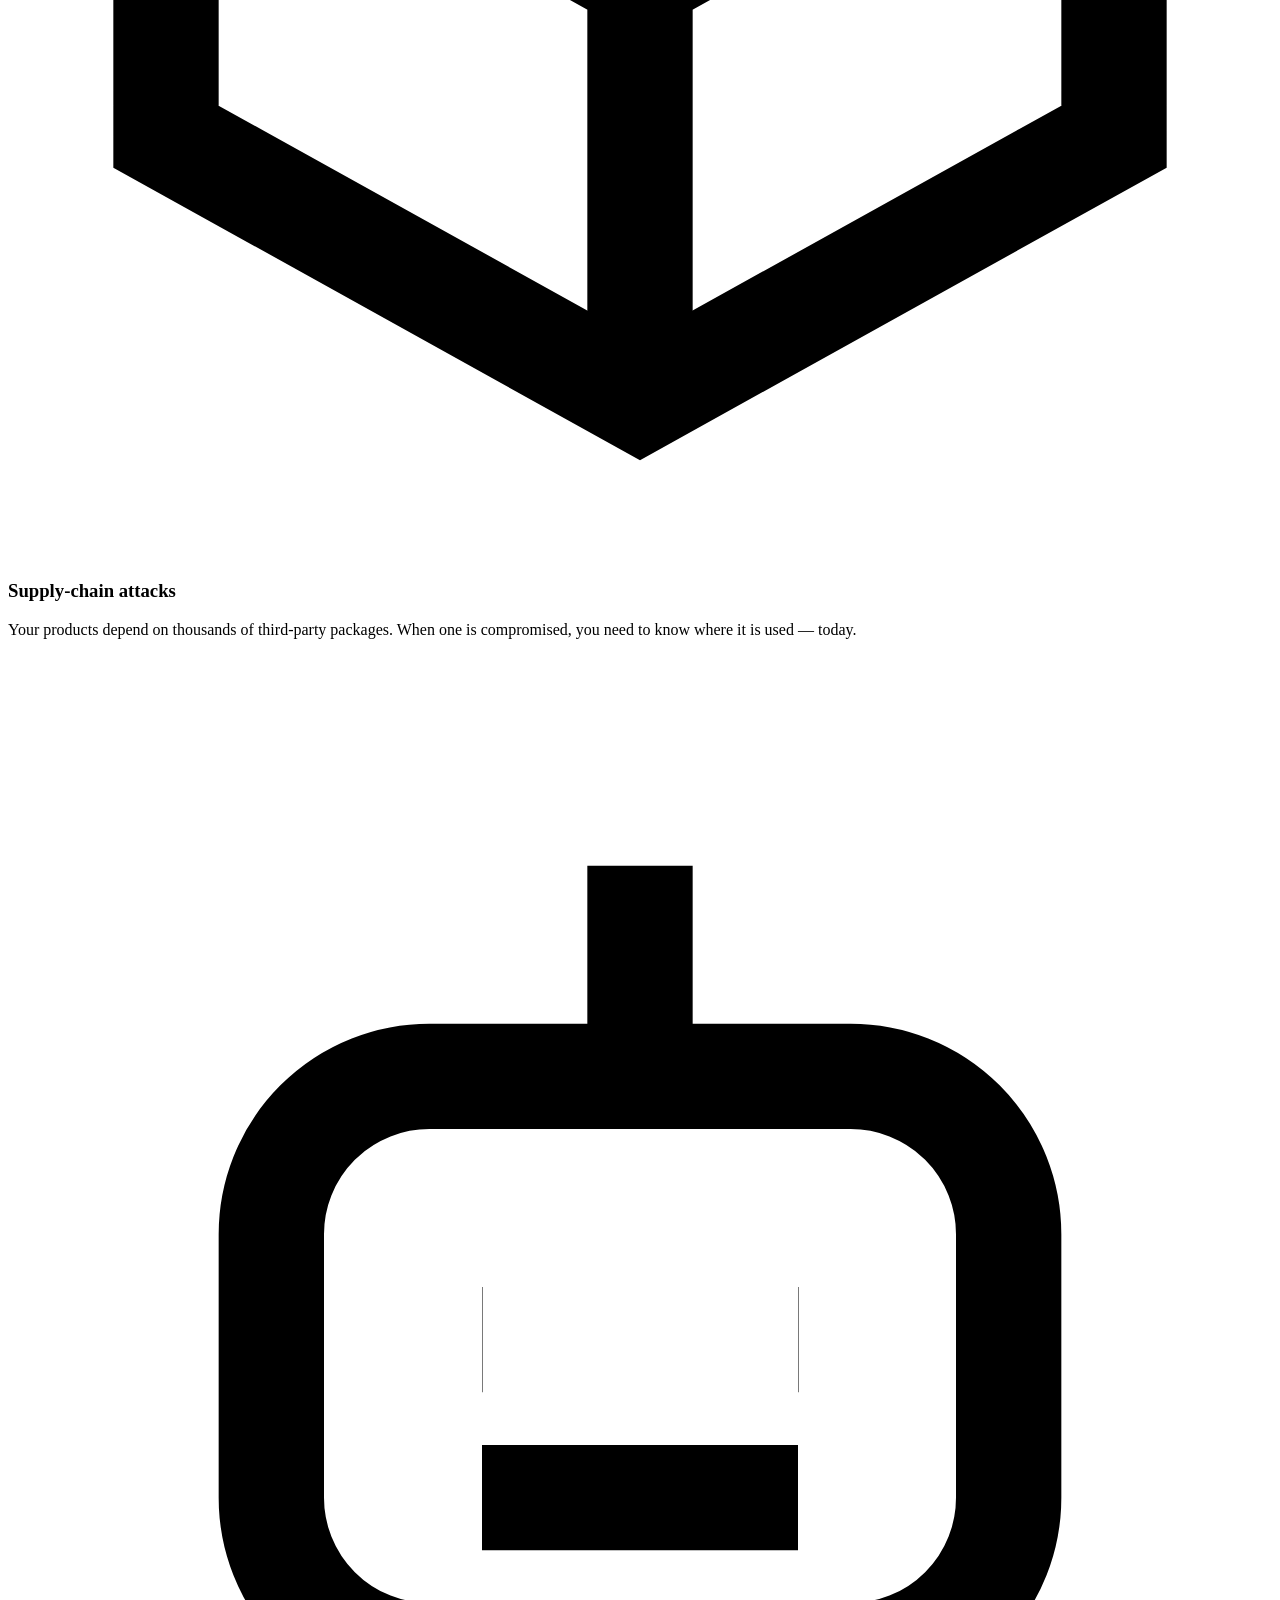
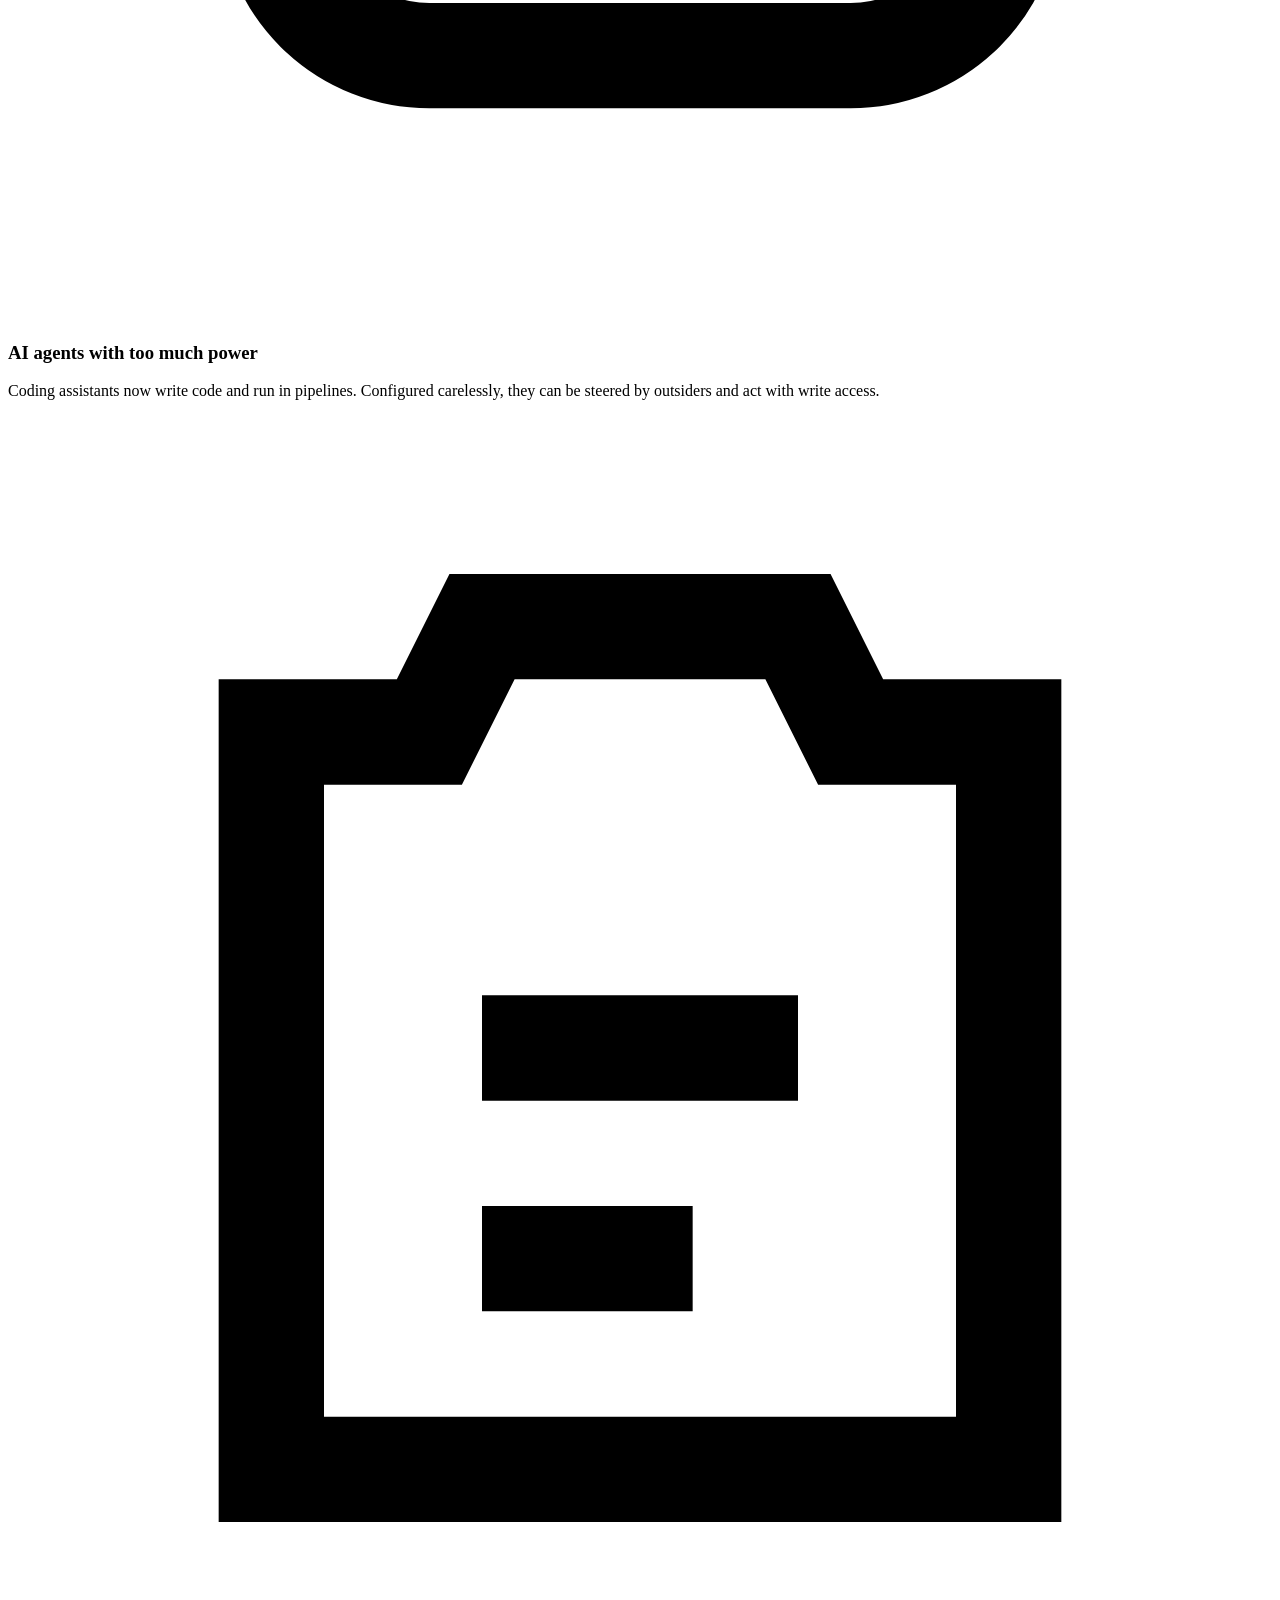
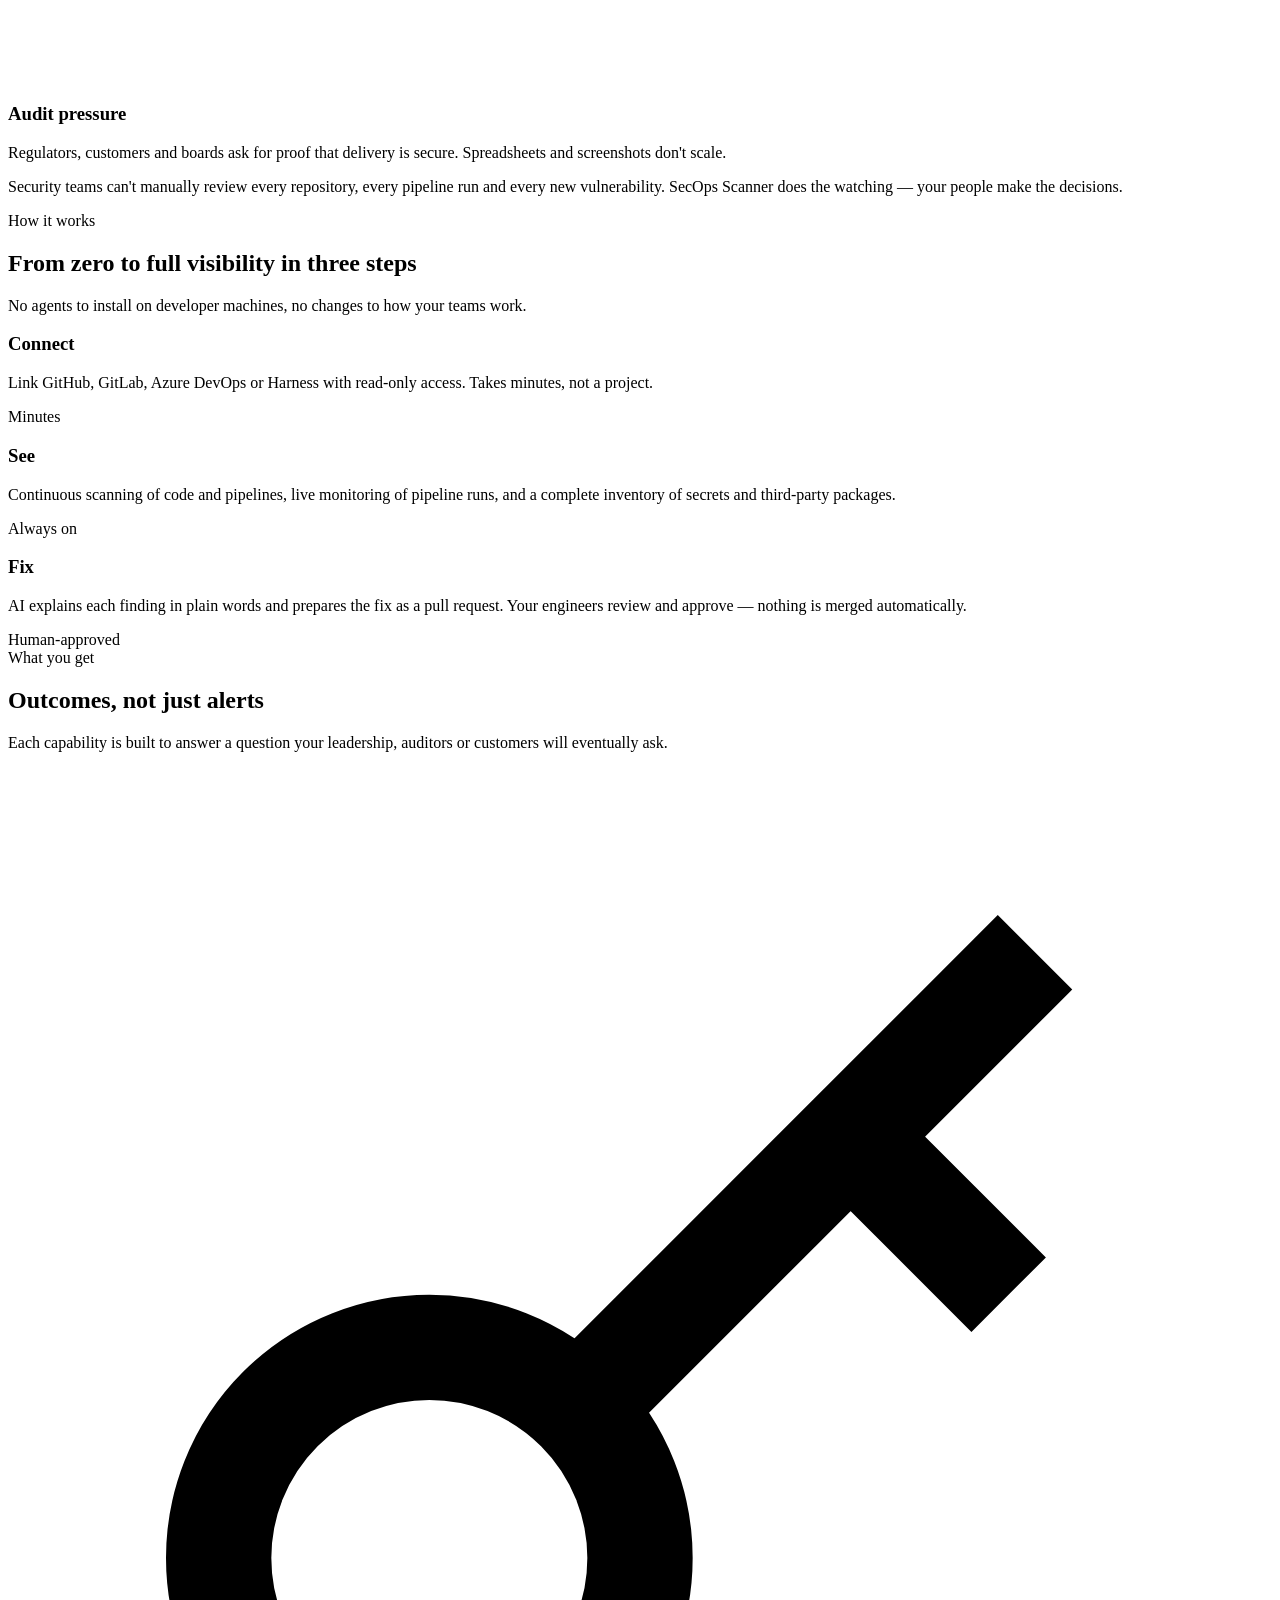
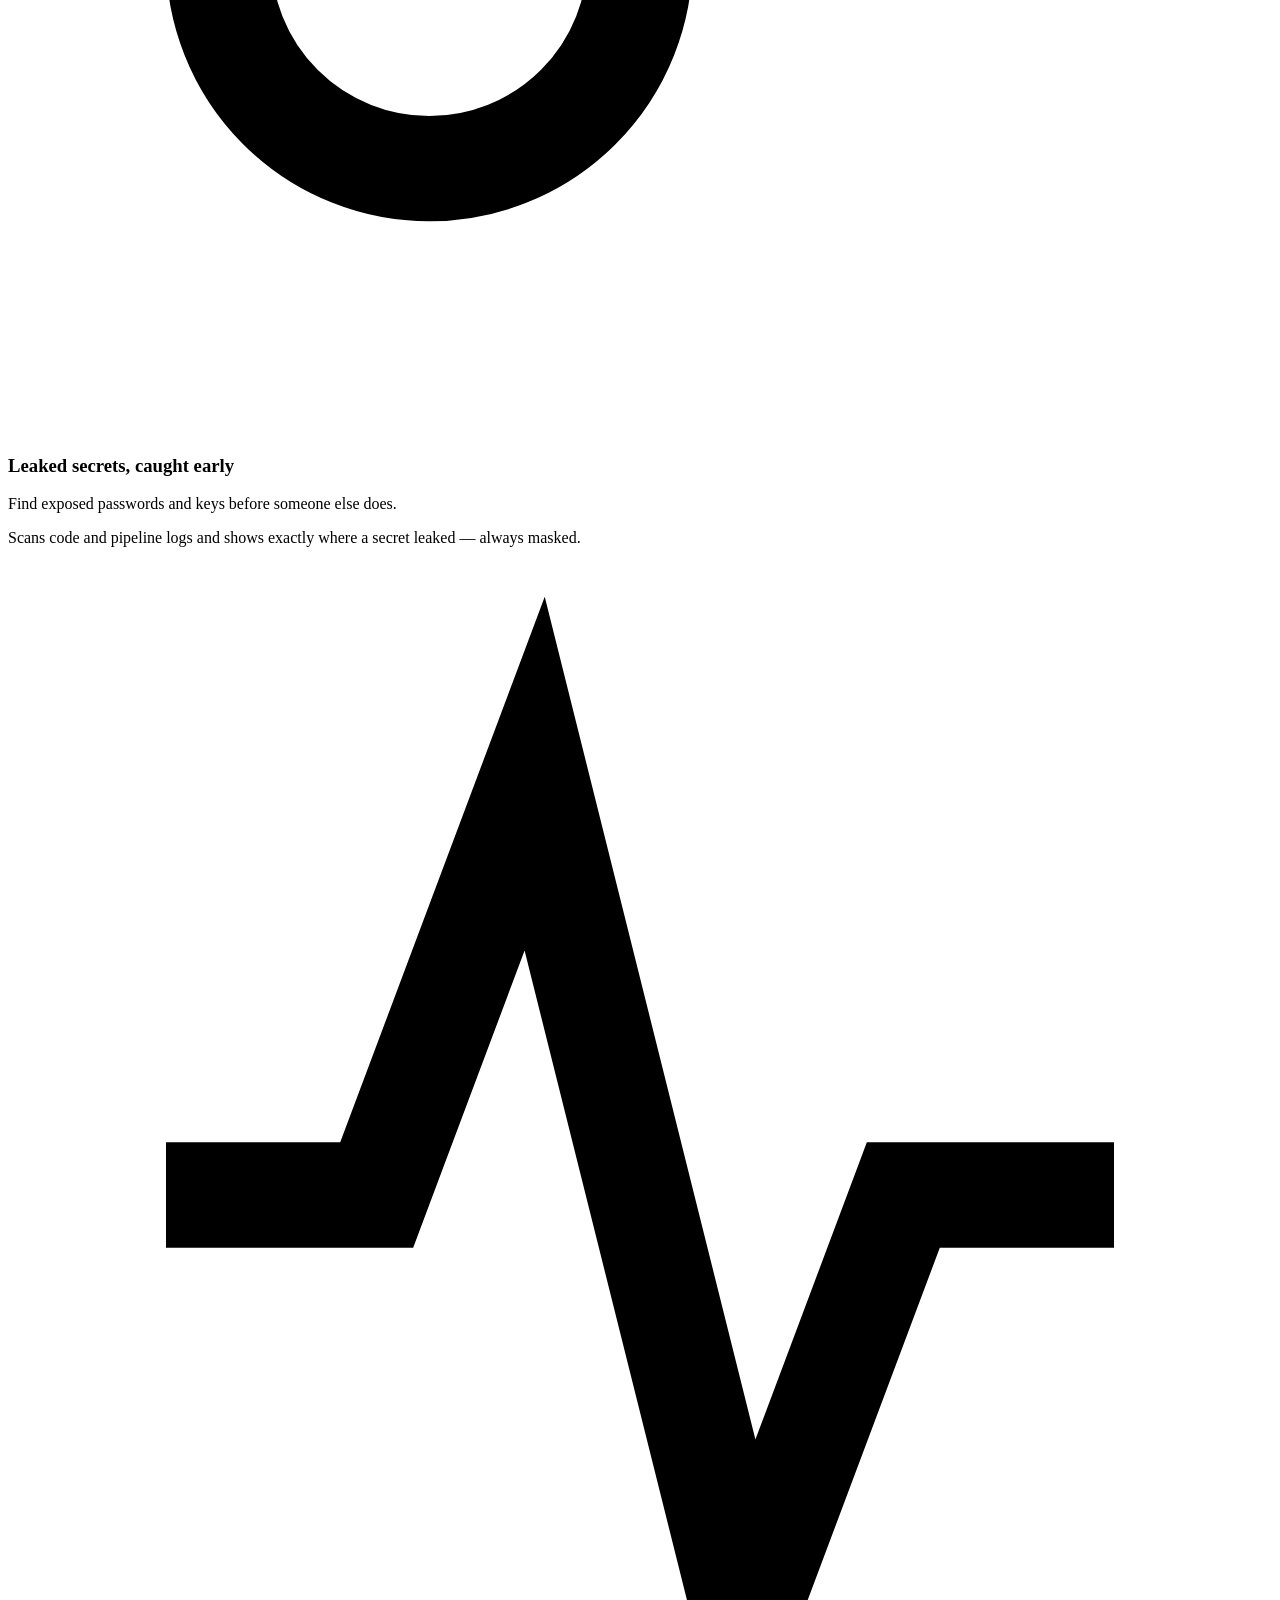
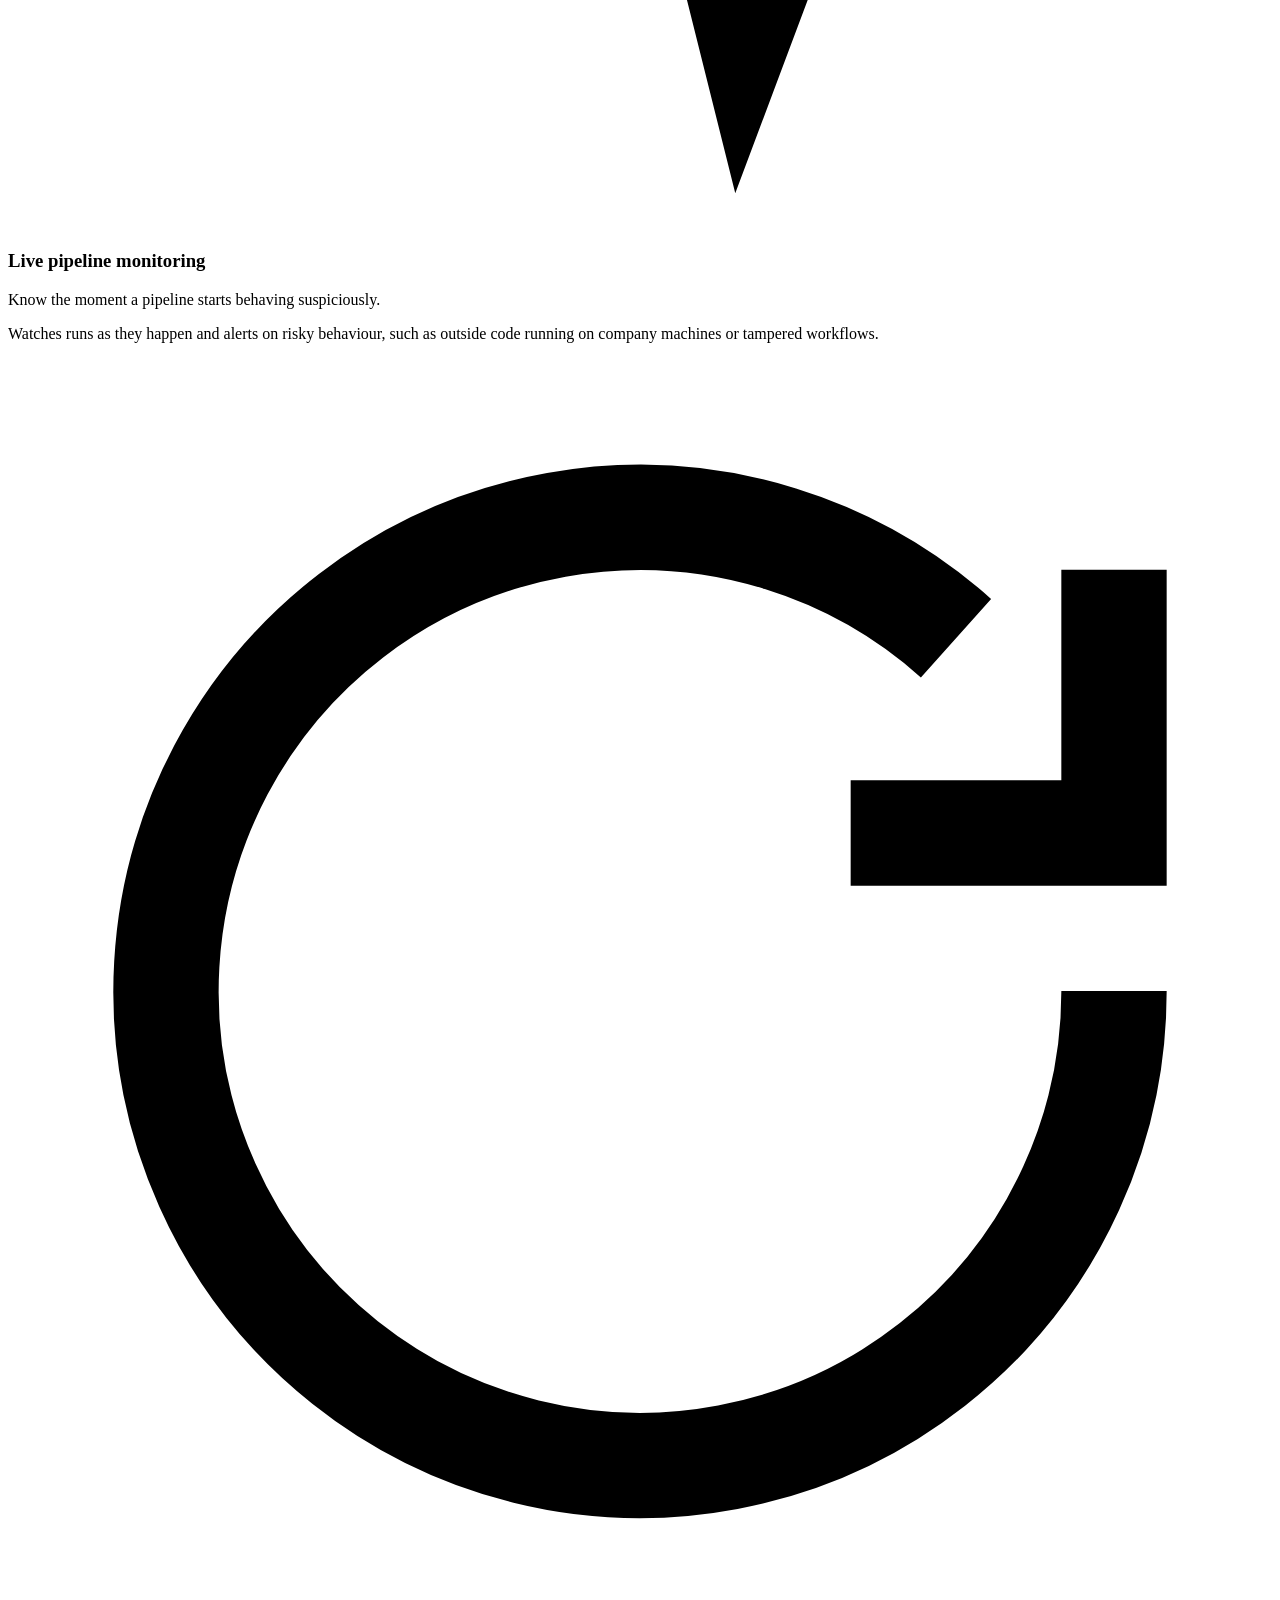
==== commit c6c8222c: "feat: add Czech SecOps Scanner landing page with language switch Move landing page styles to a share" ====
--- a/static/secops/index.html
+++ b/static/secops/index.html
@@ -6,322 +6,15 @@
     <title>SecOps Scanner — See every risk in your code and CI/CD</title>
     <meta name="description" content="SecOps Scanner continuously checks your source code and CI/CD pipelines for security problems, watches pipelines as they run, and uses AI to explain and fix what it finds. GitHub, GitLab, Azure DevOps, Harness. Cloud or self-hosted.">
     <link rel="canonical" href="https://maxinthecloud.com/secops/">
+    <link rel="alternate" hreflang="en" href="https://maxinthecloud.com/secops/">
+    <link rel="alternate" hreflang="cs" href="https://maxinthecloud.com/cs/secops/">
     <link rel="icon" type="image/svg+xml" href="/favicon.svg">
     <meta property="og:type" content="website">
     <meta property="og:url" content="https://maxinthecloud.com/secops/">
     <meta property="og:title" content="SecOps Scanner — See every risk in your code and CI/CD. Fix it with AI.">
     <meta property="og:description" content="Leaked secrets, risky pipelines, supply-chain exposure and over-powered AI agents — found, explained and fixed through pull requests your team reviews.">
     <meta name="theme-color" content="#0b0b1a">
-    <style>
-        :root {
-            --bg: #ffffff;
-            --bg-soft: #f5f5fb;
-            --ink: #12121f;
-            --ink-soft: #4a4a63;
-            --ink-faint: #75758f;
-            --line: #e4e4ef;
-            --accent: #7c3aed;
-            --accent-ink: #6d28d9;
-            --accent-soft: #f1eafe;
-            --dark: #0b0b1a;
-            --dark-2: #15152b;
-            --dark-line: #2a2a48;
-            --dark-ink: #e9e9f5;
-            --dark-ink-soft: #a5a5c3;
-            --ok: #16a34a;
-            --warn: #f59e0b;
-            --high: #ef4444;
-            --radius: 16px;
-            --max: 1160px;
-        }
-        @media (prefers-color-scheme: dark) {
-            :root:not([data-theme="light"]) {
-                --bg: #0f0f1f;
-                --bg-soft: #14142a;
-                --ink: #ececf7;
-                --ink-soft: #b4b4cc;
-                --ink-faint: #8a8aa6;
-                --line: #26264a;
-                --accent: #a78bfa;
-                --accent-ink: #c4b5fd;
-                --accent-soft: #221a3d;
-            }
-        }
-        :root[data-theme="dark"] {
-            --bg: #0f0f1f;
-            --bg-soft: #14142a;
-            --ink: #ececf7;
-            --ink-soft: #b4b4cc;
-            --ink-faint: #8a8aa6;
-            --line: #26264a;
-            --accent: #a78bfa;
-            --accent-ink: #c4b5fd;
-            --accent-soft: #221a3d;
-        }
-        * { box-sizing: border-box; }
-        html { scroll-behavior: smooth; }
-        body {
-            margin: 0;
-            background: var(--bg);
-            color: var(--ink);
-            font: 17px/1.6 system-ui, -apple-system, "Segoe UI", Roboto, "Helvetica Neue", Arial, sans-serif;
-            -webkit-font-smoothing: antialiased;
-        }
-        a { color: inherit; }
-        img, svg { display: block; }
-        .wrap { max-width: var(--max); margin: 0 auto; padding: 0 16px; }
-        @media (min-width: 720px) { .wrap { padding: 0 32px; } }
-        section { padding: 88px 0; }
-        h1, h2, h3 { line-height: 1.15; letter-spacing: -0.02em; margin: 0; }
-        h2 { font-size: clamp(28px, 4vw, 42px); font-weight: 800; }
-        h3 { font-size: 19px; font-weight: 700; }
-        p { margin: 0; }
-        .eyebrow {
-            display: inline-block;
-            font-size: 13px;
-            font-weight: 700;
-            letter-spacing: 0.08em;
-            text-transform: uppercase;
-            color: var(--accent-ink);
-            margin-bottom: 14px;
-        }
-        .lead { font-size: 19px; color: var(--ink-soft); max-width: 720px; margin-top: 16px; }
-        .center { text-align: center; }
-        .center .lead { margin-left: auto; margin-right: auto; }
-
-        .btn {
-            display: inline-flex;
-            align-items: center;
-            justify-content: center;
-            gap: 8px;
-            padding: 14px 24px;
-            border-radius: 10px;
-            font-weight: 700;
-            font-size: 16px;
-            text-decoration: none;
-            transition: transform .15s ease, background .15s ease, border-color .15s ease;
-        }
-        .btn:hover { transform: translateY(-1px); }
-        .btn-primary { background: #7c3aed; color: #fff; }
-        .btn-primary:hover { background: #6d28d9; }
-        .btn-ghost { border: 1px solid rgba(255,255,255,.25); color: #fff; }
-        .btn-ghost:hover { border-color: rgba(255,255,255,.6); }
-        :focus-visible { outline: 3px solid #a78bfa; outline-offset: 3px; }
-
-        /* Top bar */
-        .topbar {
-            position: sticky; top: 0; z-index: 20;
-            background: rgba(11,11,26,.85);
-            backdrop-filter: blur(10px);
-            border-bottom: 1px solid var(--dark-line);
-        }
-        .topbar .wrap { display: flex; align-items: center; justify-content: space-between; height: 64px; gap: 16px; }
-        .brand { display: flex; align-items: center; gap: 10px; color: #fff; text-decoration: none; font-weight: 800; letter-spacing: -0.01em; }
-        .brand svg { width: 26px; height: 26px; }
-        .topnav { display: none; gap: 24px; font-size: 15px; }
-        .topnav a { color: var(--dark-ink-soft); text-decoration: none; }
-        .topnav a:hover { color: #fff; }
-        @media (min-width: 900px) { .topnav { display: flex; } }
-        .topbar .btn { padding: 9px 16px; font-size: 14px; }
-
-        /* Hero */
-        .hero {
-            background:
-                radial-gradient(900px 480px at 85% -10%, rgba(124,58,237,.35), transparent 60%),
-                radial-gradient(700px 420px at -10% 110%, rgba(59,130,246,.18), transparent 60%),
-                var(--dark);
-            color: var(--dark-ink);
-            padding: 72px 0 96px;
-            overflow: hidden;
-        }
-        .hero-grid { display: grid; gap: 56px; align-items: center; }
-        @media (min-width: 980px) { .hero-grid { grid-template-columns: 1.05fr 1fr; } }
-        .pill {
-            display: inline-flex; align-items: center; gap: 8px;
-            font-size: 13px; font-weight: 600;
-            color: #ddd6fe;
-            border: 1px solid rgba(167,139,250,.4);
-            background: rgba(124,58,237,.15);
-            padding: 6px 12px; border-radius: 999px;
-            margin-bottom: 22px;
-        }
-        .dot { width: 8px; height: 8px; border-radius: 50%; background: #4ade80; box-shadow: 0 0 0 4px rgba(74,222,128,.2); }
-        .hero h1 { font-size: clamp(36px, 5.6vw, 62px); font-weight: 850; color: #fff; }
-        .hero h1 em { font-style: normal; background: linear-gradient(90deg, #c4b5fd, #a78bfa 40%, #60a5fa); -webkit-background-clip: text; background-clip: text; color: transparent; }
-        .hero .lead { color: var(--dark-ink-soft); }
-        .hero-ctas { display: flex; flex-wrap: wrap; gap: 12px; margin-top: 32px; }
-        .hero-note { margin-top: 22px; font-size: 14px; color: var(--dark-ink-soft); display: flex; flex-wrap: wrap; gap: 8px 20px; }
-        .hero-note span { display: inline-flex; align-items: center; gap: 6px; }
-        .hero-note svg { width: 16px; height: 16px; color: #4ade80; }
-
-        /* Dashboard mockup */
-        .mock {
-            background: var(--dark-2);
-            border: 1px solid var(--dark-line);
-            border-radius: 18px;
-            box-shadow: 0 30px 80px -20px rgba(0,0,0,.6), 0 0 0 1px rgba(124,58,237,.15);
-            padding: 18px;
-            font-size: 13px;
-            color: var(--dark-ink);
-        }
-        .mock-head { display: flex; justify-content: space-between; align-items: center; margin-bottom: 14px; }
-        .mock-dots { display: flex; gap: 6px; }
-        .mock-dots i { width: 10px; height: 10px; border-radius: 50%; background: #3a3a5c; }
-        .mock-title { color: var(--dark-ink-soft); font-size: 12px; }
-        .kpis { display: grid; grid-template-columns: repeat(3, 1fr); gap: 10px; margin-bottom: 14px; }
-        .kpi { background: #1c1c38; border: 1px solid var(--dark-line); border-radius: 12px; padding: 12px; }
-        .kpi b { display: block; font-size: 22px; color: #fff; }
-        .kpi small { color: var(--dark-ink-soft); font-size: 11px; }
-        .kpi .grade { color: #a78bfa; }
-        .trend { height: 54px; margin: 2px 0 14px; background: #1c1c38; border: 1px solid var(--dark-line); border-radius: 12px; padding: 8px 12px; }
-        .trend svg { width: 100%; height: 100%; }
-        .finding { display: grid; grid-template-columns: auto 1fr auto; gap: 10px; align-items: center; padding: 10px 12px; border: 1px solid var(--dark-line); border-radius: 10px; margin-bottom: 8px; background: #17172f; }
-        .sev { font-size: 10px; font-weight: 800; padding: 3px 7px; border-radius: 6px; letter-spacing: .04em; }
-        .sev.h { background: rgba(239,68,68,.15); color: #fca5a5; }
-        .sev.m { background: rgba(245,158,11,.15); color: #fcd34d; }
-        .sev.l { background: rgba(96,165,250,.15); color: #93c5fd; }
-        .finding small { color: var(--dark-ink-soft); display: block; font-size: 11px; }
-        .fix { font-size: 11px; font-weight: 700; color: #fff; background: #7c3aed; border-radius: 6px; padding: 4px 8px; white-space: nowrap; }
-        .ai-box { margin-top: 10px; border: 1px dashed rgba(167,139,250,.5); background: rgba(124,58,237,.1); border-radius: 10px; padding: 10px 12px; color: #ddd6fe; font-size: 12px; }
-        .ai-box b { color: #fff; }
-
-        /* Platforms strip */
-        .platforms { padding: 28px 0; border-bottom: 1px solid var(--line); background: var(--bg); }
-        .platforms .wrap { display: flex; flex-wrap: wrap; justify-content: center; align-items: center; gap: 12px 36px; color: var(--ink-faint); font-weight: 700; font-size: 15px; }
-        .platforms .label { font-weight: 600; font-size: 13px; text-transform: uppercase; letter-spacing: .08em; }
-
-        /* Problem */
-        .problems { display: grid; gap: 20px; margin-top: 48px; }
-        @media (min-width: 720px) { .problems { grid-template-columns: repeat(2, 1fr); } }
-        @media (min-width: 1040px) { .problems { grid-template-columns: repeat(4, 1fr); } }
-        .problem { padding: 26px; border-radius: var(--radius); background: var(--bg-soft); border: 1px solid var(--line); }
-        .problem h3 { margin: 14px 0 8px; }
-        .problem p { color: var(--ink-soft); font-size: 15px; }
-        .icon { width: 44px; height: 44px; border-radius: 12px; display: grid; place-items: center; background: var(--accent-soft); color: var(--accent-ink); }
-        .icon svg { width: 22px; height: 22px; }
-        .callout { margin-top: 32px; padding: 20px 24px; border-left: 4px solid var(--accent); background: var(--accent-soft); border-radius: 0 12px 12px 0; font-weight: 600; }
-
-        /* Steps */
-        .alt { background: var(--bg-soft); border-top: 1px solid var(--line); border-bottom: 1px solid var(--line); }
-        .steps { display: grid; gap: 20px; margin-top: 48px; counter-reset: step; }
-        @media (min-width: 860px) { .steps { grid-template-columns: repeat(3, 1fr); } }
-        .step { position: relative; padding: 32px 26px 26px; background: var(--bg); border: 1px solid var(--line); border-radius: var(--radius); }
-        .step::before {
-            counter-increment: step; content: counter(step);
-            position: absolute; top: -18px; left: 26px;
-            width: 36px; height: 36px; border-radius: 50%;
-            display: grid; place-items: center;
-            background: #7c3aed; color: #fff; font-weight: 800;
-        }
-        .step h3 { margin-bottom: 8px; }
-        .step p { color: var(--ink-soft); font-size: 15px; }
-        .step .tag { display: inline-block; margin-top: 14px; font-size: 12px; font-weight: 700; color: var(--accent-ink); background: var(--accent-soft); padding: 4px 10px; border-radius: 999px; }
-
-        /* Benefits */
-        .benefits { display: grid; gap: 20px; margin-top: 48px; }
-        @media (min-width: 640px) { .benefits { grid-template-columns: repeat(2, 1fr); } }
-        @media (min-width: 1040px) { .benefits { grid-template-columns: repeat(4, 1fr); } }
-        .benefit { padding: 24px; border: 1px solid var(--line); border-radius: var(--radius); background: var(--bg); transition: border-color .15s ease, transform .15s ease; }
-        .benefit:hover { border-color: var(--accent); transform: translateY(-2px); }
-        .benefit h3 { margin: 14px 0 6px; font-size: 17px; }
-        .benefit .outcome { font-weight: 600; color: var(--ink); font-size: 15px; margin-bottom: 8px; }
-        .benefit p { color: var(--ink-soft); font-size: 14px; }
-
-        /* AI section */
-        .ai {
-            background:
-                radial-gradient(700px 380px at 100% 0%, rgba(124,58,237,.3), transparent 60%),
-                var(--dark);
-            color: var(--dark-ink);
-        }
-        .ai .eyebrow { color: #c4b5fd; }
-        .ai h2 { color: #fff; }
-        .ai .lead { color: var(--dark-ink-soft); }
-        .ai-grid { display: grid; gap: 40px; margin-top: 48px; align-items: start; }
-        @media (min-width: 960px) { .ai-grid { grid-template-columns: 1fr 1fr; } }
-        .ai-list { display: grid; gap: 14px; }
-        .ai-item { display: grid; grid-template-columns: 44px 1fr; gap: 16px; padding: 18px; border: 1px solid var(--dark-line); border-radius: 14px; background: rgba(255,255,255,.02); }
-        .ai-item .icon { background: rgba(124,58,237,.2); color: #c4b5fd; }
-        .ai-item h3 { color: #fff; font-size: 17px; margin-bottom: 4px; }
-        .ai-item p { color: var(--dark-ink-soft); font-size: 15px; }
-        .pr {
-            background: var(--dark-2); border: 1px solid var(--dark-line); border-radius: 16px; padding: 22px; font-size: 14px;
-        }
-        .pr-head { display: flex; align-items: center; gap: 10px; margin-bottom: 14px; }
-        .pr-badge { font-size: 12px; font-weight: 700; color: #4ade80; border: 1px solid rgba(74,222,128,.4); border-radius: 999px; padding: 3px 10px; }
-        .pr-title { color: #fff; font-weight: 700; }
-        .pr-why { color: var(--dark-ink-soft); margin: 10px 0 14px; }
-        .diff { font-family: ui-monospace, SFMono-Regular, Menlo, Consolas, monospace; font-size: 12.5px; border-radius: 10px; overflow: hidden; border: 1px solid var(--dark-line); }
-        .diff div { padding: 4px 12px; white-space: pre-wrap; word-break: break-word; }
-        .diff .del { background: rgba(239,68,68,.12); color: #fecaca; }
-        .diff .add { background: rgba(74,222,128,.12); color: #bbf7d0; }
-        .diff .ctx { color: var(--dark-ink-soft); }
-        .pr-foot { display: flex; flex-wrap: wrap; justify-content: space-between; gap: 10px; margin-top: 14px; color: var(--dark-ink-soft); font-size: 13px; }
-        .pr-foot b { color: #fde68a; }
-
-        /* Management */
-        .mgmt { display: grid; gap: 40px; align-items: center; margin-top: 8px; }
-        @media (min-width: 960px) { .mgmt { grid-template-columns: 1fr 1fr; } }
-        .checks { list-style: none; padding: 0; margin: 28px 0 0; display: grid; gap: 14px; }
-        .checks li { display: grid; grid-template-columns: 26px 1fr; gap: 12px; color: var(--ink-soft); }
-        .checks li b { color: var(--ink); }
-        .checks svg { width: 22px; height: 22px; color: var(--accent); margin-top: 2px; }
-        .report { border: 1px solid var(--line); border-radius: 18px; background: var(--bg); padding: 24px; box-shadow: 0 20px 50px -30px rgba(18,18,31,.35); }
-        .report-row { display: flex; justify-content: space-between; align-items: baseline; gap: 12px; padding: 12px 0; border-bottom: 1px solid var(--line); font-size: 15px; }
-        .report-row:last-child { border-bottom: 0; }
-        .report-row span { color: var(--ink-soft); }
-        .bar { height: 8px; border-radius: 999px; background: var(--line); overflow: hidden; margin-top: 6px; }
-        .bar i { display: block; height: 100%; background: linear-gradient(90deg, #7c3aed, #60a5fa); }
-        .placeholder { color: var(--ink-faint); font-style: italic; font-size: 13px; margin-top: 12px; }
-
-        /* Trust */
-        .trust { display: grid; gap: 16px; margin-top: 48px; }
-        @media (min-width: 640px) { .trust { grid-template-columns: repeat(2, 1fr); } }
-        @media (min-width: 1040px) { .trust { grid-template-columns: repeat(3, 1fr); } }
-        .trust-item { display: grid; grid-template-columns: 44px 1fr; gap: 14px; padding: 22px; border: 1px solid var(--line); border-radius: var(--radius); background: var(--bg); }
-        .trust-item h3 { font-size: 16px; margin-bottom: 4px; }
-        .trust-item p { color: var(--ink-soft); font-size: 14px; }
-        .deploy { display: grid; gap: 16px; margin-top: 20px; }
-        @media (min-width: 760px) { .deploy { grid-template-columns: 1fr 1fr; } }
-        .deploy div { padding: 24px; border-radius: var(--radius); border: 1px solid var(--accent); background: var(--accent-soft); }
-        .deploy h3 { margin-bottom: 6px; }
-        .deploy p { color: var(--ink-soft); font-size: 15px; }
-
-        /* FAQ */
-        .faq { max-width: 820px; margin: 40px auto 0; }
-        .faq details { border-bottom: 1px solid var(--line); }
-        .faq summary { cursor: pointer; list-style: none; padding: 20px 40px 20px 0; position: relative; font-weight: 700; font-size: 17px; }
-        .faq summary::-webkit-details-marker { display: none; }
-        .faq summary::after { content: "+"; position: absolute; right: 4px; top: 16px; font-size: 24px; color: var(--accent); transition: transform .2s ease; }
-        .faq details[open] summary::after { transform: rotate(45deg); }
-        .faq details p { padding: 0 0 20px; color: var(--ink-soft); }
-
-        /* CTA band */
-        .cta {
-            background:
-                radial-gradient(600px 300px at 50% 0%, rgba(124,58,237,.45), transparent 70%),
-                var(--dark);
-            color: #fff;
-            text-align: center;
-        }
-        .cta h2 { color: #fff; }
-        .cta .lead { color: var(--dark-ink-soft); }
-        .cta .hero-ctas { justify-content: center; }
-        .cta small { display: block; margin-top: 18px; color: var(--dark-ink-soft); font-size: 14px; }
-
-        footer { background: #07070f; color: #8a8aa6; font-size: 14px; padding: 36px 0; }
-        footer .wrap { display: flex; flex-wrap: wrap; justify-content: space-between; gap: 16px; }
-        footer a { color: #c4b5fd; text-decoration: none; }
-        footer a:hover { text-decoration: underline; }
-
-        .reveal { opacity: 0; transform: translateY(16px); transition: opacity .6s ease, transform .6s ease; }
-        .reveal.in { opacity: 1; transform: none; }
-        @media (prefers-reduced-motion: reduce) {
-            html { scroll-behavior: auto; }
-            .reveal { opacity: 1; transform: none; transition: none; }
-            .btn, .benefit { transition: none; }
-        }
-    </style>
+    <link rel="stylesheet" href="/secops/secops.css">
 </head>
 <body>
 
@@ -338,7 +31,10 @@
             <a href="#trust">Trust</a>
             <a href="#faq">FAQ</a>
         </nav>
-        <a class="btn btn-primary" href="#demo">Book a demo</a>
+        <div class="topbar-actions">
+            <a class="lang" href="/cs/secops/" hreflang="cs" lang="cs">CZ</a>
+            <a class="btn btn-primary" href="#demo">Book a demo</a>
+        </div>
     </div>
 </header>
 
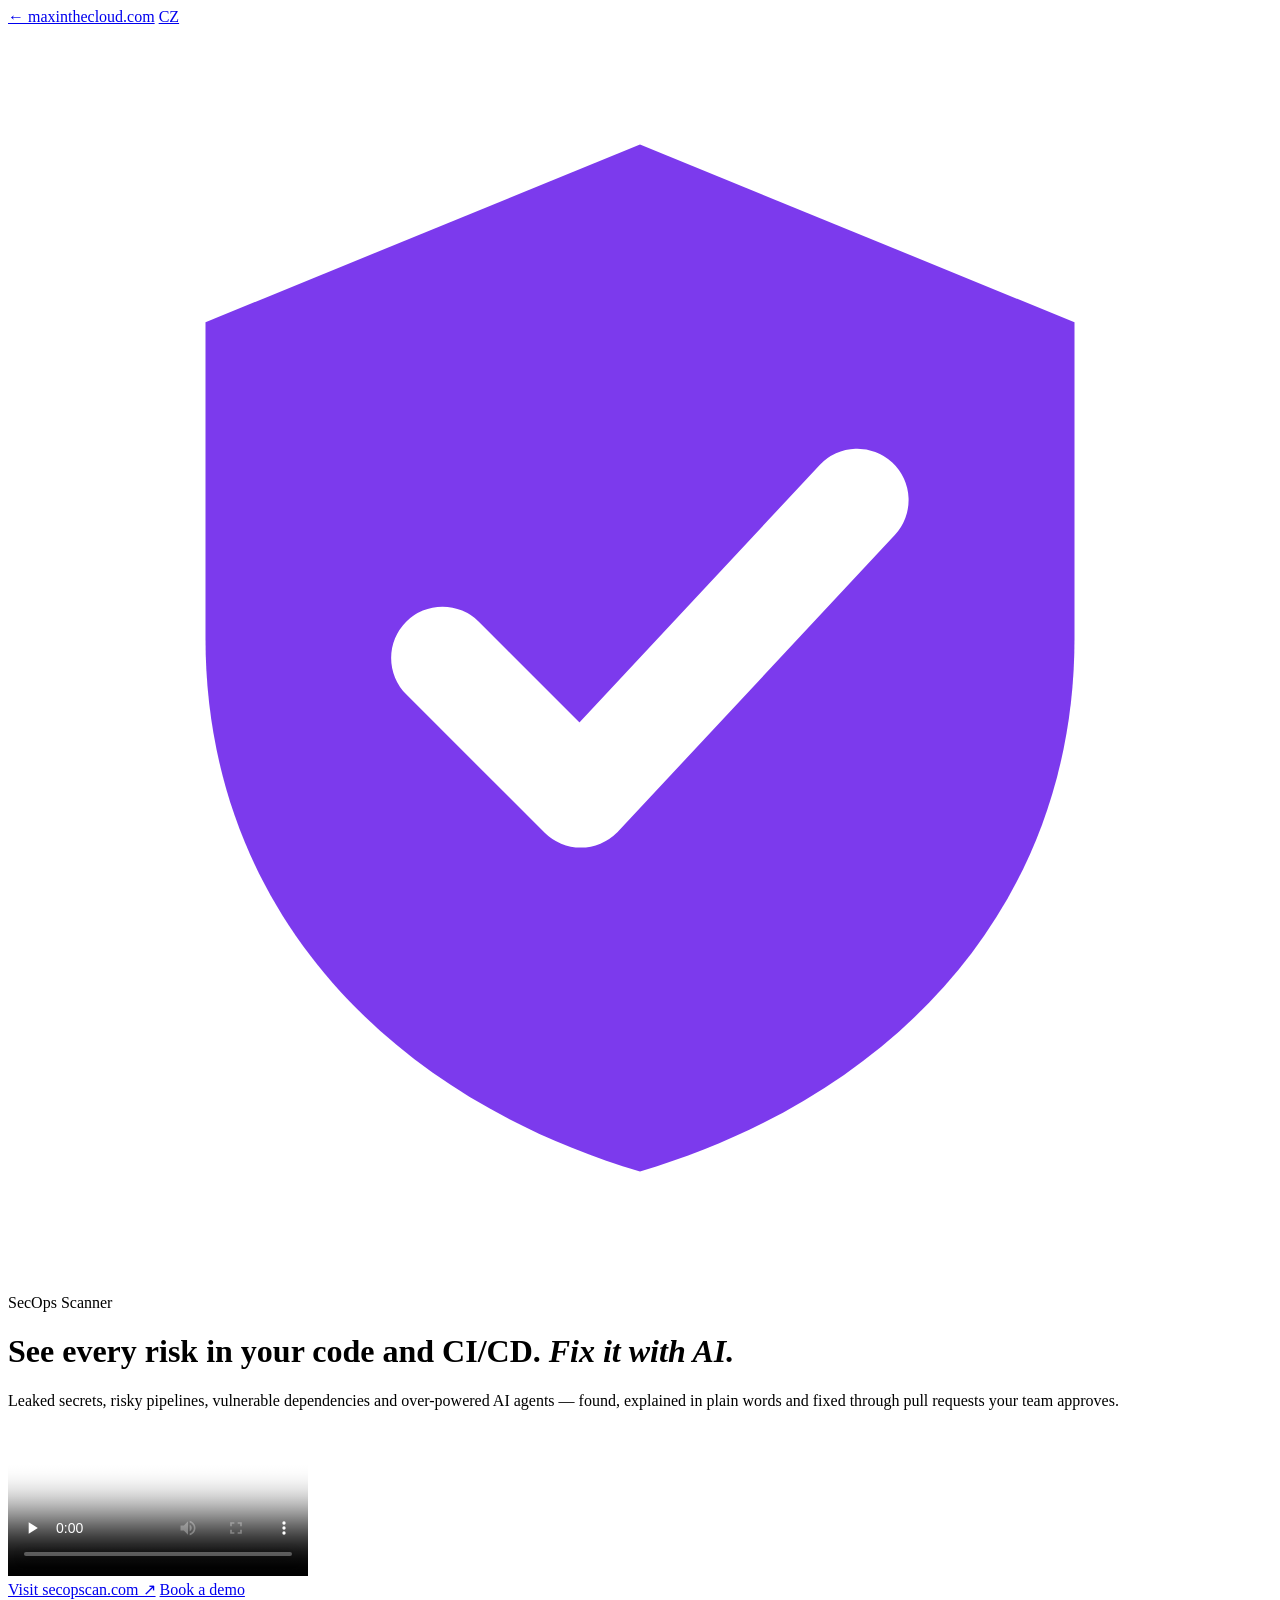
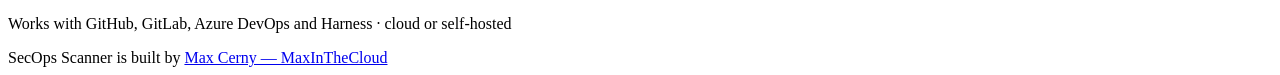
==== commit 7bf20dbf: "feat: simplify SecOps Scanner page to explainer video and product link" ====
--- a/static/secops/index.html
+++ b/static/secops/index.html
@@ -4,7 +4,7 @@
     <meta charset="utf-8">
     <meta name="viewport" content="width=device-width, initial-scale=1">
     <title>SecOps Scanner — See every risk in your code and CI/CD</title>
-    <meta name="description" content="SecOps Scanner continuously checks your source code and CI/CD pipelines for security problems, watches pipelines as they run, and uses AI to explain and fix what it finds. GitHub, GitLab, Azure DevOps, Harness. Cloud or self-hosted.">
+    <meta name="description" content="SecOps Scanner watches your source code and CI/CD pipelines, finds the security risks that matter and uses AI to prepare fixes for your team to approve. Built by Max Cerny.">
     <link rel="canonical" href="https://maxinthecloud.com/secops/">
     <link rel="alternate" hreflang="en" href="https://maxinthecloud.com/secops/">
     <link rel="alternate" hreflang="cs" href="https://maxinthecloud.com/cs/secops/">
@@ -13,6 +13,7 @@
     <meta property="og:url" content="https://maxinthecloud.com/secops/">
     <meta property="og:title" content="SecOps Scanner — See every risk in your code and CI/CD. Fix it with AI.">
     <meta property="og:description" content="Leaked secrets, risky pipelines, supply-chain exposure and over-powered AI agents — found, explained and fixed through pull requests your team reviews.">
+    <meta property="og:image" content="https://secopscan.com/landing/secops-teaser.jpg">
     <meta name="theme-color" content="#0b0b1a">
     <link rel="stylesheet" href="/secops/secops.css">
 </head>
@@ -20,377 +21,38 @@
 
 <header class="topbar">
     <div class="wrap">
-        <a class="brand" href="#top" aria-label="SecOps Scanner home">
-            <svg viewBox="0 0 32 32" fill="none" aria-hidden="true"><path d="M16 3 5 7.5v8c0 6.8 4.6 11.6 11 13.5 6.4-1.9 11-6.7 11-13.5v-8L16 3Z" fill="#7c3aed"/><path d="m11 16 3.5 3.5L21.5 12" stroke="#fff" stroke-width="2.6" stroke-linecap="round" stroke-linejoin="round"/></svg>
-            SecOps Scanner
-        </a>
-        <nav class="topnav" aria-label="Sections">
-            <a href="#how-it-works">How it works</a>
-            <a href="#benefits">Benefits</a>
-            <a href="#ai">AI</a>
-            <a href="#trust">Trust</a>
-            <a href="#faq">FAQ</a>
-        </nav>
-        <div class="topbar-actions">
-            <a class="lang" href="/cs/secops/" hreflang="cs" lang="cs">CZ</a>
-            <a class="btn btn-primary" href="#demo">Book a demo</a>
-        </div>
+        <a class="back" href="/">← maxinthecloud.com</a>
+        <a class="lang" href="/cs/secops/" hreflang="cs" lang="cs">CZ</a>
     </div>
 </header>
 
-<main id="top">
+<main>
+    <div class="wrap">
+        <div class="brand">
+            <svg viewBox="0 0 32 32" fill="none" aria-hidden="true"><path d="M16 3 5 7.5v8c0 6.8 4.6 11.6 11 13.5 6.4-1.9 11-6.7 11-13.5v-8L16 3Z" fill="#7c3aed"/><path d="m11 16 3.5 3.5L21.5 12" stroke="#fff" stroke-width="2.6" stroke-linecap="round" stroke-linejoin="round"/></svg>
+            SecOps Scanner
+        </div>
+        <h1>See every risk in your code and CI/CD. <em>Fix it with AI.</em></h1>
+        <p class="lead">Leaked secrets, risky pipelines, vulnerable dependencies and over-powered AI agents — found, explained in plain words and fixed through pull requests your team approves.</p>
 
-    <!-- HERO -->
-    <section class="hero">
-        <div class="wrap hero-grid">
-            <div>
-                <span class="pill"><span class="dot"></span> Live now · AI-native SecOps for code &amp; CI/CD</span>
-                <h1>Your pipelines ship code. <em>Make sure they don't ship secrets.</em></h1>
-                <p class="lead">SecOps Scanner watches your source code and CI/CD pipelines around the clock, finds the security risks that matter, explains them in plain words — and uses AI to prepare the fix for your team to approve.</p>
-                <div class="hero-ctas">
-                    <a class="btn btn-primary" href="#demo">Book a demo</a>
-                    <a class="btn btn-ghost" href="#how-it-works">See how it works</a>
-                    <a class="btn btn-ghost" href="https://secops-7h6vno64fbq2s.westeurope.cloudapp.azure.com/" target="_blank" rel="noopener">Try it live ↗</a>
-                </div>
-                <div class="hero-note">
-                    <span><svg viewBox="0 0 24 24" fill="none" stroke="currentColor" stroke-width="2.5" aria-hidden="true"><path d="m5 12 5 5L20 7"/></svg> Connects in minutes</span>
-                    <span><svg viewBox="0 0 24 24" fill="none" stroke="currentColor" stroke-width="2.5" aria-hidden="true"><path d="m5 12 5 5L20 7"/></svg> Read-only by design</span>
-                    <span><svg viewBox="0 0 24 24" fill="none" stroke="currentColor" stroke-width="2.5" aria-hidden="true"><path d="m5 12 5 5L20 7"/></svg> Cloud or self-hosted</span>
-                </div>
-            </div>
+        <div class="video">
+            <video controls playsinline preload="none" poster="https://secopscan.com/landing/secops-teaser.jpg">
+                <source src="https://secopscan.com/landing/secops-teaser.mp4" type="video/mp4">
+                <a href="https://secopscan.com/landing/secops-teaser.mp4">Watch the SecOps Scanner video</a>
+            </video>
+        </div>
 
-            <div class="mock" role="img" aria-label="Illustration of the SecOps Scanner dashboard showing an organization score, open findings and an AI-proposed fix">
-                <div class="mock-head">
-                    <div class="mock-dots"><i></i><i></i><i></i></div>
-                    <span class="mock-title">Organization overview · last 30 days</span>
-                </div>
-                <div class="kpis">
-                    <div class="kpi"><b class="grade">B+</b><small>Security score</small></div>
-                    <div class="kpi"><b>12</b><small>Open high-risk</small></div>
-                    <div class="kpi"><b>3.1 d</b><small>Avg. time to fix</small></div>
-                </div>
-                <div class="trend" aria-hidden="true">
-                    <svg viewBox="0 0 300 40" preserveAspectRatio="none"><polyline points="0,8 40,12 80,10 120,18 160,20 200,26 240,28 300,33" fill="none" stroke="#a78bfa" stroke-width="2.5" stroke-linecap="round"/></svg>
-                </div>
-                <div class="finding">
-                    <span class="sev h">HIGH</span>
-                    <div>Cloud key printed in a build log<small>payments-api · deploy pipeline · ••••••••3f9a</small></div>
-                    <span class="fix">Fix with AI</span>
-                </div>
-                <div class="finding">
-                    <span class="sev m">MED</span>
-                    <div>Outside contributions run on company machines<small>web-portal · pull request workflow</small></div>
-                    <span class="fix">Fix with AI</span>
-                </div>
-                <div class="finding">
-                    <span class="sev l">LOW</span>
-                    <div>Main branch can be changed without review<small>internal-tools · repository settings</small></div>
-                    <span class="fix">Fix with AI</span>
-                </div>
-                <div class="ai-box"><b>Why it matters:</b> anyone with access to this log can use the key to reach your cloud account. Rotate it and mask it in future runs — a pull request is ready for review.</div>
-            </div>
+        <div class="ctas">
+            <a class="btn btn-primary" href="https://www.secopscan.com/" target="_blank" rel="noopener">Visit secopscan.com ↗</a>
+            <a class="btn btn-ghost" href="https://calendly.com/maxinthecloud-info/15min" target="_blank" rel="noopener">Book a demo</a>
         </div>
-    </section>
-
-    <!-- PLATFORMS -->
-    <div class="platforms">
-        <div class="wrap">
-            <span class="label">Works with</span>
-            <span>GitHub</span><span>GitHub Enterprise Server</span><span>GitLab</span><span>Azure DevOps</span><span>Harness</span>
-        </div>
+        <p class="note">Works with GitHub, GitLab, Azure DevOps and Harness · cloud or self-hosted</p>
     </div>
-
-    <!-- PROBLEM -->
-    <section id="problem">
-        <div class="wrap">
-            <span class="eyebrow">The problem</span>
-            <h2>Software is now built by pipelines and AI.<br>Attackers noticed first.</h2>
-            <p class="lead">Every company that ships software runs dozens of automated pipelines with access to code, cloud accounts and customer data. That is where today's breaches start.</p>
-            <div class="problems">
-                <div class="problem reveal">
-                    <div class="icon"><svg viewBox="0 0 24 24" fill="none" stroke="currentColor" stroke-width="2" aria-hidden="true"><circle cx="8" cy="15" r="4"/><path d="m10.8 12.2 8.7-8.7M16 7l3 3M14 9l2 2"/></svg></div>
-                    <h3>Leaked credentials</h3>
-                    <p>Passwords and keys end up in code and build logs. One leak can open your cloud, your data and your customers' data.</p>
-                </div>
-                <div class="problem reveal">
-                    <div class="icon"><svg viewBox="0 0 24 24" fill="none" stroke="currentColor" stroke-width="2" aria-hidden="true"><path d="M21 8 12 3 3 8v8l9 5 9-5V8Z"/><path d="m3 8 9 5 9-5M12 13v8"/></svg></div>
-                    <h3>Supply-chain attacks</h3>
-                    <p>Your products depend on thousands of third-party packages. When one is compromised, you need to know where it is used — today.</p>
-                </div>
-                <div class="problem reveal">
-                    <div class="icon"><svg viewBox="0 0 24 24" fill="none" stroke="currentColor" stroke-width="2" aria-hidden="true"><rect x="5" y="8" width="14" height="11" rx="3"/><path d="M12 4v4M9 13h.01M15 13h.01M9 16h6"/></svg></div>
-                    <h3>AI agents with too much power</h3>
-                    <p>Coding assistants now write code and run in pipelines. Configured carelessly, they can be steered by outsiders and act with write access.</p>
-                </div>
-                <div class="problem reveal">
-                    <div class="icon"><svg viewBox="0 0 24 24" fill="none" stroke="currentColor" stroke-width="2" aria-hidden="true"><path d="M9 4h6l1 2h3v14H5V6h3l1-2Z"/><path d="M9 12h6M9 16h4"/></svg></div>
-                    <h3>Audit pressure</h3>
-                    <p>Regulators, customers and boards ask for proof that delivery is secure. Spreadsheets and screenshots don't scale.</p>
-                </div>
-            </div>
-            <p class="callout">Security teams can't manually review every repository, every pipeline run and every new vulnerability. SecOps Scanner does the watching — your people make the decisions.</p>
-        </div>
-    </section>
-
-    <!-- HOW IT WORKS -->
-    <section id="how-it-works" class="alt">
-        <div class="wrap center">
-            <span class="eyebrow">How it works</span>
-            <h2>From zero to full visibility in three steps</h2>
-            <p class="lead">No agents to install on developer machines, no changes to how your teams work.</p>
-        </div>
-        <div class="wrap">
-            <div class="steps">
-                <div class="step reveal">
-                    <h3>Connect</h3>
-                    <p>Link GitHub, GitLab, Azure DevOps or Harness with read-only access. Takes minutes, not a project.</p>
-                    <span class="tag">Minutes</span>
-                </div>
-                <div class="step reveal">
-                    <h3>See</h3>
-                    <p>Continuous scanning of code and pipelines, live monitoring of pipeline runs, and a complete inventory of secrets and third-party packages.</p>
-                    <span class="tag">Always on</span>
-                </div>
-                <div class="step reveal">
-                    <h3>Fix</h3>
-                    <p>AI explains each finding in plain words and prepares the fix as a pull request. Your engineers review and approve — nothing is merged automatically.</p>
-                    <span class="tag">Human-approved</span>
-                </div>
-            </div>
-        </div>
-    </section>
-
-    <!-- BENEFITS -->
-    <section id="benefits">
-        <div class="wrap center">
-            <span class="eyebrow">What you get</span>
-            <h2>Outcomes, not just alerts</h2>
-            <p class="lead">Each capability is built to answer a question your leadership, auditors or customers will eventually ask.</p>
-        </div>
-        <div class="wrap">
-            <div class="benefits">
-                <div class="benefit reveal">
-                    <div class="icon"><svg viewBox="0 0 24 24" fill="none" stroke="currentColor" stroke-width="2" aria-hidden="true"><circle cx="8" cy="15" r="4"/><path d="m10.8 12.2 8.7-8.7M16 7l3 3"/></svg></div>
-                    <h3>Leaked secrets, caught early</h3>
-                    <p class="outcome">Find exposed passwords and keys before someone else does.</p>
-                    <p>Scans code and pipeline logs and shows exactly where a secret leaked — always masked.</p>
-                </div>
-                <div class="benefit reveal">
-                    <div class="icon"><svg viewBox="0 0 24 24" fill="none" stroke="currentColor" stroke-width="2" aria-hidden="true"><path d="M3 12h4l3-8 4 16 3-8h4"/></svg></div>
-                    <h3>Live pipeline monitoring</h3>
-                    <p class="outcome">Know the moment a pipeline starts behaving suspiciously.</p>
-                    <p>Watches runs as they happen and alerts on risky behaviour, such as outside code running on company machines or tampered workflows.</p>
-                </div>
-                <div class="benefit reveal">
-                    <div class="icon"><svg viewBox="0 0 24 24" fill="none" stroke="currentColor" stroke-width="2" aria-hidden="true"><path d="M21 12a9 9 0 1 1-3-6.7"/><path d="M21 4v5h-5"/></svg></div>
-                    <h3>Secret inventory &amp; rotation</h3>
-                    <p class="outcome">Every stored credential, its age and where it's used.</p>
-                    <p>Spot old and unused credentials and get clear guidance on what to rotate first.</p>
-                </div>
-                <div class="benefit reveal">
-                    <div class="icon"><svg viewBox="0 0 24 24" fill="none" stroke="currentColor" stroke-width="2" aria-hidden="true"><path d="M21 8 12 3 3 8v8l9 5 9-5V8Z"/><path d="m3 8 9 5 9-5M12 13v8"/></svg></div>
-                    <h3>Supply-chain visibility</h3>
-                    <p class="outcome">Know within a day when a new vulnerability hits your code.</p>
-                    <p>A full inventory (SBOM — a list of every package you use) across all repositories. "Which repos use this library?" answered in seconds. CycloneDX export.</p>
-                </div>
-                <div class="benefit reveal">
-                    <div class="icon"><svg viewBox="0 0 24 24" fill="none" stroke="currentColor" stroke-width="2" aria-hidden="true"><path d="M12 3v3M12 18v3M3 12h3M18 12h3M6 6l2 2M16 16l2 2M6 18l2-2M16 8l2-2"/><circle cx="12" cy="12" r="3"/></svg></div>
-                    <h3>AI that explains and fixes</h3>
-                    <p class="outcome">Turn findings into reviewed fixes, not backlog.</p>
-                    <p>Plain-language explanations, AI code review and "Fix with AI" pull requests for your team to approve.</p>
-                </div>
-                <div class="benefit reveal">
-                    <div class="icon"><svg viewBox="0 0 24 24" fill="none" stroke="currentColor" stroke-width="2" aria-hidden="true"><rect x="5" y="8" width="14" height="11" rx="3"/><path d="M12 4v4M9 13h.01M15 13h.01"/></svg></div>
-                    <h3>AI agent security</h3>
-                    <p class="outcome">Keep coding assistants helpful, not hazardous.</p>
-                    <p>Checks how Copilot, Claude, Cursor and Codex are set up in your repositories and pipelines, and flags agents that can be steered by outsiders.</p>
-                </div>
-                <div class="benefit reveal">
-                    <div class="icon"><svg viewBox="0 0 24 24" fill="none" stroke="currentColor" stroke-width="2" aria-hidden="true"><path d="M4 20V10M10 20V4M16 20v-7M22 20H2"/></svg></div>
-                    <h3>Posture &amp; scorecard</h3>
-                    <p class="outcome">One score for the whole organization.</p>
-                    <p>Branch protection, pipeline permissions and security practices per repository, rolled up into a score you can track.</p>
-                </div>
-                <div class="benefit reveal">
-                    <div class="icon"><svg viewBox="0 0 24 24" fill="none" stroke="currentColor" stroke-width="2" aria-hidden="true"><path d="M7 18a5 5 0 0 1-.6-10A6 6 0 0 1 18 8a4 4 0 0 1 0 10H7Z"/></svg></div>
-                    <h3>Cloud &amp; infrastructure</h3>
-                    <p class="outcome">Know where your infrastructure blueprints live — and who can reach them.</p>
-                    <p>Checks where Terraform state is stored and how well its Azure storage and key vaults are protected.</p>
-                </div>
-            </div>
-        </div>
-    </section>
-
-    <!-- AI-NATIVE -->
-    <section id="ai" class="ai">
-        <div class="wrap">
-            <span class="eyebrow">AI-native SecOps</span>
-            <h2>AI does the heavy lifting.<br>People keep the final say.</h2>
-            <p class="lead">Most tools stop at a long list of alerts. SecOps Scanner explains every finding, reviews code and prepares the fix — so your team spends its time approving, not investigating.</p>
-            <div class="ai-grid">
-                <div class="ai-list">
-                    <div class="ai-item reveal">
-                        <div class="icon"><svg viewBox="0 0 24 24" fill="none" stroke="currentColor" stroke-width="2" aria-hidden="true"><path d="M4 5h16v11H8l-4 4V5Z"/></svg></div>
-                        <div><h3>Plain-language explanations</h3><p>Every finding says why it matters for the business, not just which rule fired.</p></div>
-                    </div>
-                    <div class="ai-item reveal">
-                        <div class="icon"><svg viewBox="0 0 24 24" fill="none" stroke="currentColor" stroke-width="2" aria-hidden="true"><circle cx="11" cy="11" r="7"/><path d="m20 20-4-4"/></svg></div>
-                        <div><h3>AI code review</h3><p>A second pair of eyes on changes that touch security-sensitive code.</p></div>
-                    </div>
-                    <div class="ai-item reveal">
-                        <div class="icon"><svg viewBox="0 0 24 24" fill="none" stroke="currentColor" stroke-width="2" aria-hidden="true"><circle cx="6" cy="6" r="2"/><circle cx="6" cy="18" r="2"/><circle cx="18" cy="18" r="2"/><path d="M6 8v8M18 16V9a3 3 0 0 0-3-3h-4"/></svg></div>
-                        <div><h3>Fixes with human approval</h3><p>"Fix with AI" opens a pull request. A person reviews and merges it. Nothing changes on its own.</p></div>
-                    </div>
-                    <div class="ai-item reveal">
-                        <div class="icon"><svg viewBox="0 0 24 24" fill="none" stroke="currentColor" stroke-width="2" aria-hidden="true"><rect x="4" y="10" width="16" height="10" rx="2"/><path d="M8 10V7a4 4 0 0 1 8 0v3"/></svg></div>
-                        <div><h3>Bring your own model</h3><p>Use your own Azure OpenAI or Anthropic account, so code stays within the contracts you already have.</p></div>
-                    </div>
-                    <div class="ai-item reveal">
-                        <div class="icon"><svg viewBox="0 0 24 24" fill="none" stroke="currentColor" stroke-width="2" aria-hidden="true"><path d="M12 3 4 6v6c0 5 3.4 8.4 8 9 4.6-.6 8-4 8-9V6l-8-3Z"/></svg></div>
-                        <div><h3>Protection against risky AI agents</h3><p>Finds coding agents that act on outsiders' text with write access — a new attack path most tools don't look at yet.</p></div>
-                    </div>
-                </div>
-
-                <div class="pr reveal" role="img" aria-label="Illustration of an AI-prepared pull request awaiting human review">
-                    <div class="pr-head"><span class="pr-badge">Open · awaiting review</span></div>
-                    <div class="pr-title">Fix: stop printing cloud credentials in deploy logs</div>
-                    <p class="pr-why"><strong style="color:#fff">Why:</strong> the deploy step echoes a cloud key into the build log. Anyone who can read logs can reuse it. This change masks the value and reads it from the secret store instead.</p>
-                    <div class="diff">
-                        <div class="ctx">  - name: Deploy</div>
-                        <div class="del">-   run: echo "KEY=$CLOUD_KEY" &amp;&amp; ./deploy.sh</div>
-                        <div class="add">+   env:</div>
-                        <div class="add">+     CLOUD_KEY: ${{ secrets.CLOUD_KEY }}</div>
-                        <div class="add">+   run: ./deploy.sh</div>
-                    </div>
-                    <div class="pr-foot"><span>Prepared by SecOps Scanner AI</span><b>Merge requires human approval</b></div>
-                </div>
-            </div>
-        </div>
-    </section>
-
-    <!-- MANAGEMENT -->
-    <section id="management">
-        <div class="wrap mgmt">
-            <div>
-                <span class="eyebrow">For management</span>
-                <h2>Answers for your board and auditors</h2>
-                <p class="lead">Security leaders need trends and proof, not raw findings. SecOps Scanner turns daily scanning into reports that make sense in a board meeting.</p>
-                <ul class="checks">
-                    <li><svg viewBox="0 0 24 24" fill="none" stroke="currentColor" stroke-width="2.5" aria-hidden="true"><path d="m5 12 5 5L20 7"/></svg><span><b>Plain-language reports</b> covering 30 days to 12 months: risk trend, what was fixed and how fast.</span></li>
-                    <li><svg viewBox="0 0 24 24" fill="none" stroke="currentColor" stroke-width="2.5" aria-hidden="true"><path d="m5 12 5 5L20 7"/></svg><span><b>Organization scorecard</b> so you can see which teams and repositories need attention.</span></li>
-                    <li><svg viewBox="0 0 24 24" fill="none" stroke="currentColor" stroke-width="2.5" aria-hidden="true"><path d="m5 12 5 5L20 7"/></svg><span><b>Dashboards &amp; team activity</b> for an at-a-glance view of the security work being done.</span></li>
-                    <li><svg viewBox="0 0 24 24" fill="none" stroke="currentColor" stroke-width="2.5" aria-hidden="true"><path d="m5 12 5 5L20 7"/></svg><span><b>Notifications where people work</b>: Slack, Microsoft Teams, e-mail and desktop.</span></li>
-                </ul>
-            </div>
-            <div class="report reveal" role="img" aria-label="Illustration of a quarterly security report">
-                <div class="report-row"><strong>Quarterly security report</strong><span>Example layout</span></div>
-                <div class="report-row"><span>Organization score</span><strong>C → B+</strong></div>
-                <div class="report-row"><span>High-risk findings open</span><strong>Trending down</strong></div>
-                <div class="report-row" style="display:block"><span>Findings fixed this period</span><div class="bar"><i style="width:72%"></i></div></div>
-                <div class="report-row" style="display:block"><span>Repositories meeting baseline</span><div class="bar"><i style="width:64%"></i></div></div>
-                <div class="report-row"><span>Average time to fix</span><strong>Shown per team</strong></div>
-                <p class="placeholder">Illustrative figures — your report shows your own data.</p>
-            </div>
-        </div>
-    </section>
-
-    <!-- TRUST -->
-    <section id="trust" class="alt">
-        <div class="wrap center">
-            <span class="eyebrow">Trust &amp; deployment</span>
-            <h2>Built to be trusted with your code</h2>
-            <p class="lead">A security tool should never become your next security risk.</p>
-        </div>
-        <div class="wrap">
-            <div class="trust">
-                <div class="trust-item"><div class="icon"><svg viewBox="0 0 24 24" fill="none" stroke="currentColor" stroke-width="2" aria-hidden="true"><path d="M2 12s3.5-7 10-7 10 7 10 7-3.5 7-10 7S2 12 2 12Z"/><circle cx="12" cy="12" r="3"/></svg></div><div><h3>Read-only by default</h3><p>It only writes when your organization explicitly enables AI fixes — and even then only as pull requests.</p></div></div>
-                <div class="trust-item"><div class="icon"><svg viewBox="0 0 24 24" fill="none" stroke="currentColor" stroke-width="2" aria-hidden="true"><rect x="4" y="10" width="16" height="10" rx="2"/><path d="M8 10V7a4 4 0 0 1 8 0v3"/></svg></div><div><h3>Secrets never stored</h3><p>Leaked values are shown masked. The scanner reports where a secret is, not what it is.</p></div></div>
-                <div class="trust-item"><div class="icon"><svg viewBox="0 0 24 24" fill="none" stroke="currentColor" stroke-width="2" aria-hidden="true"><path d="M9 4h6l1 2h3v14H5V6h3l1-2Z"/><path d="M9 12h6M9 16h4"/></svg></div><div><h3>Full audit log</h3><p>Every action in the product is recorded, so you can show who did what and when.</p></div></div>
-                <div class="trust-item"><div class="icon"><svg viewBox="0 0 24 24" fill="none" stroke="currentColor" stroke-width="2" aria-hidden="true"><circle cx="9" cy="8" r="3"/><path d="M3 20a6 6 0 0 1 12 0M17 11l2 2 4-4"/></svg></div><div><h3>Enterprise sign-in</h3><p>Roles, SSO via OpenID Connect, Google or GitHub sign-in and two-factor authentication.</p></div></div>
-                <div class="trust-item"><div class="icon"><svg viewBox="0 0 24 24" fill="none" stroke="currentColor" stroke-width="2" aria-hidden="true"><path d="M4 7h16M4 12h16M4 17h10"/></svg></div><div><h3>Your platforms</h3><p>GitHub, GitHub Enterprise Server, GitLab, Azure DevOps and Harness.</p></div></div>
-                <div class="trust-item"><div class="icon"><svg viewBox="0 0 24 24" fill="none" stroke="currentColor" stroke-width="2" aria-hidden="true"><path d="M12 3 4 6v6c0 5 3.4 8.4 8 9 4.6-.6 8-4 8-9V6l-8-3Z"/></svg></div><div><h3>Detects, alerts, proposes</h3><p>It never blocks your delivery on its own. People stay in control of every decision.</p></div></div>
-            </div>
-            <div class="deploy">
-                <div><h3>Cloud service</h3><p>Start in minutes. Nothing to install or maintain.</p></div>
-                <div><h3>Self-hosted</h3><p>Run the same product inside your own network — including next to GitHub Enterprise Server — when code must not leave your walls.</p></div>
-            </div>
-        </div>
-    </section>
-
-    <!-- FAQ -->
-    <section id="faq">
-        <div class="wrap center">
-            <span class="eyebrow">FAQ</span>
-            <h2>Questions decision makers ask</h2>
-        </div>
-        <div class="wrap">
-            <div class="faq">
-                <details>
-                    <summary>Does it change our code?</summary>
-                    <p>No — access is read-only by default. If you enable AI fixes, the scanner can open pull requests. A person on your team reviews and merges each one; nothing is merged automatically.</p>
-                </details>
-                <details>
-                    <summary>Where does our code go?</summary>
-                    <p>With the self-hosted option it stays inside your network. For AI features you can bring your own model account (Azure OpenAI or Anthropic), so code is processed under contracts you already have. Detected secrets are always masked and never stored.</p>
-                </details>
-                <details>
-                    <summary>How long does it take to set up?</summary>
-                    <p>Connecting a platform takes minutes with read-only access. You see your first findings as soon as the initial scan finishes.</p>
-                </details>
-                <details>
-                    <summary>Which platforms are supported?</summary>
-                    <p>GitHub (including GitHub Enterprise Server), GitLab, Azure DevOps and Harness.</p>
-                </details>
-                <details>
-                    <summary>Can we host it ourselves?</summary>
-                    <p>Yes. The same product runs as a cloud service or self-hosted inside your own network.</p>
-                </details>
-                <details>
-                    <summary>Will it block our deployments?</summary>
-                    <p>No. SecOps Scanner detects, alerts and proposes fixes. It doesn't stop pipelines on its own — your teams decide what to act on and when.</p>
-                </details>
-            </div>
-        </div>
-    </section>
-
-    <!-- CTA -->
-    <section id="demo" class="cta">
-        <div class="wrap">
-            <h2>See your own risks before attackers do</h2>
-            <p class="lead" style="margin-left:auto;margin-right:auto">Book a short demo on your own repositories, or explore the live version right now.</p>
-            <div class="hero-ctas">
-                <a class="btn btn-primary" href="https://calendly.com/maxinthecloud-info/15min" target="_blank" rel="noopener">Book a demo</a>
-                <a class="btn btn-ghost" href="https://secops-7h6vno64fbq2s.westeurope.cloudapp.azure.com/" target="_blank" rel="noopener">Try the live version ↗</a>
-            </div>
-            <small>Prefer e-mail? <a href="mailto:info@maxinthecloud.com?subject=SecOps%20Scanner%20demo" style="color:#c4b5fd">info@maxinthecloud.com</a></small>
-        </div>
-    </section>
 </main>
 
 <footer>
-    <div class="wrap">
-        <span>© <span id="year">2026</span> SecOps Scanner · built by <a href="/">Max Cerny — MaxInTheCloud</a></span>
-        <span><a href="#how-it-works">How it works</a> · <a href="#faq">FAQ</a> · <a href="mailto:info@maxinthecloud.com">Contact</a></span>
-    </div>
+    <div class="wrap">SecOps Scanner is built by <a href="/">Max Cerny — MaxInTheCloud</a></div>
 </footer>
 
-<script>
-    document.getElementById('year').textContent = new Date().getFullYear();
-
-    const revealItems = document.querySelectorAll('.reveal');
-    if ('IntersectionObserver' in window) {
-        const observer = new IntersectionObserver((entries) => {
-            entries.forEach((entry) => {
-                if (entry.isIntersecting) {
-                    entry.target.classList.add('in');
-                    observer.unobserve(entry.target);
-                }
-            });
-        }, { threshold: 0.12 });
-        revealItems.forEach((el) => observer.observe(el));
-    } else {
-        revealItems.forEach((el) => el.classList.add('in'));
-    }
-</script>
 </body>
 </html>
